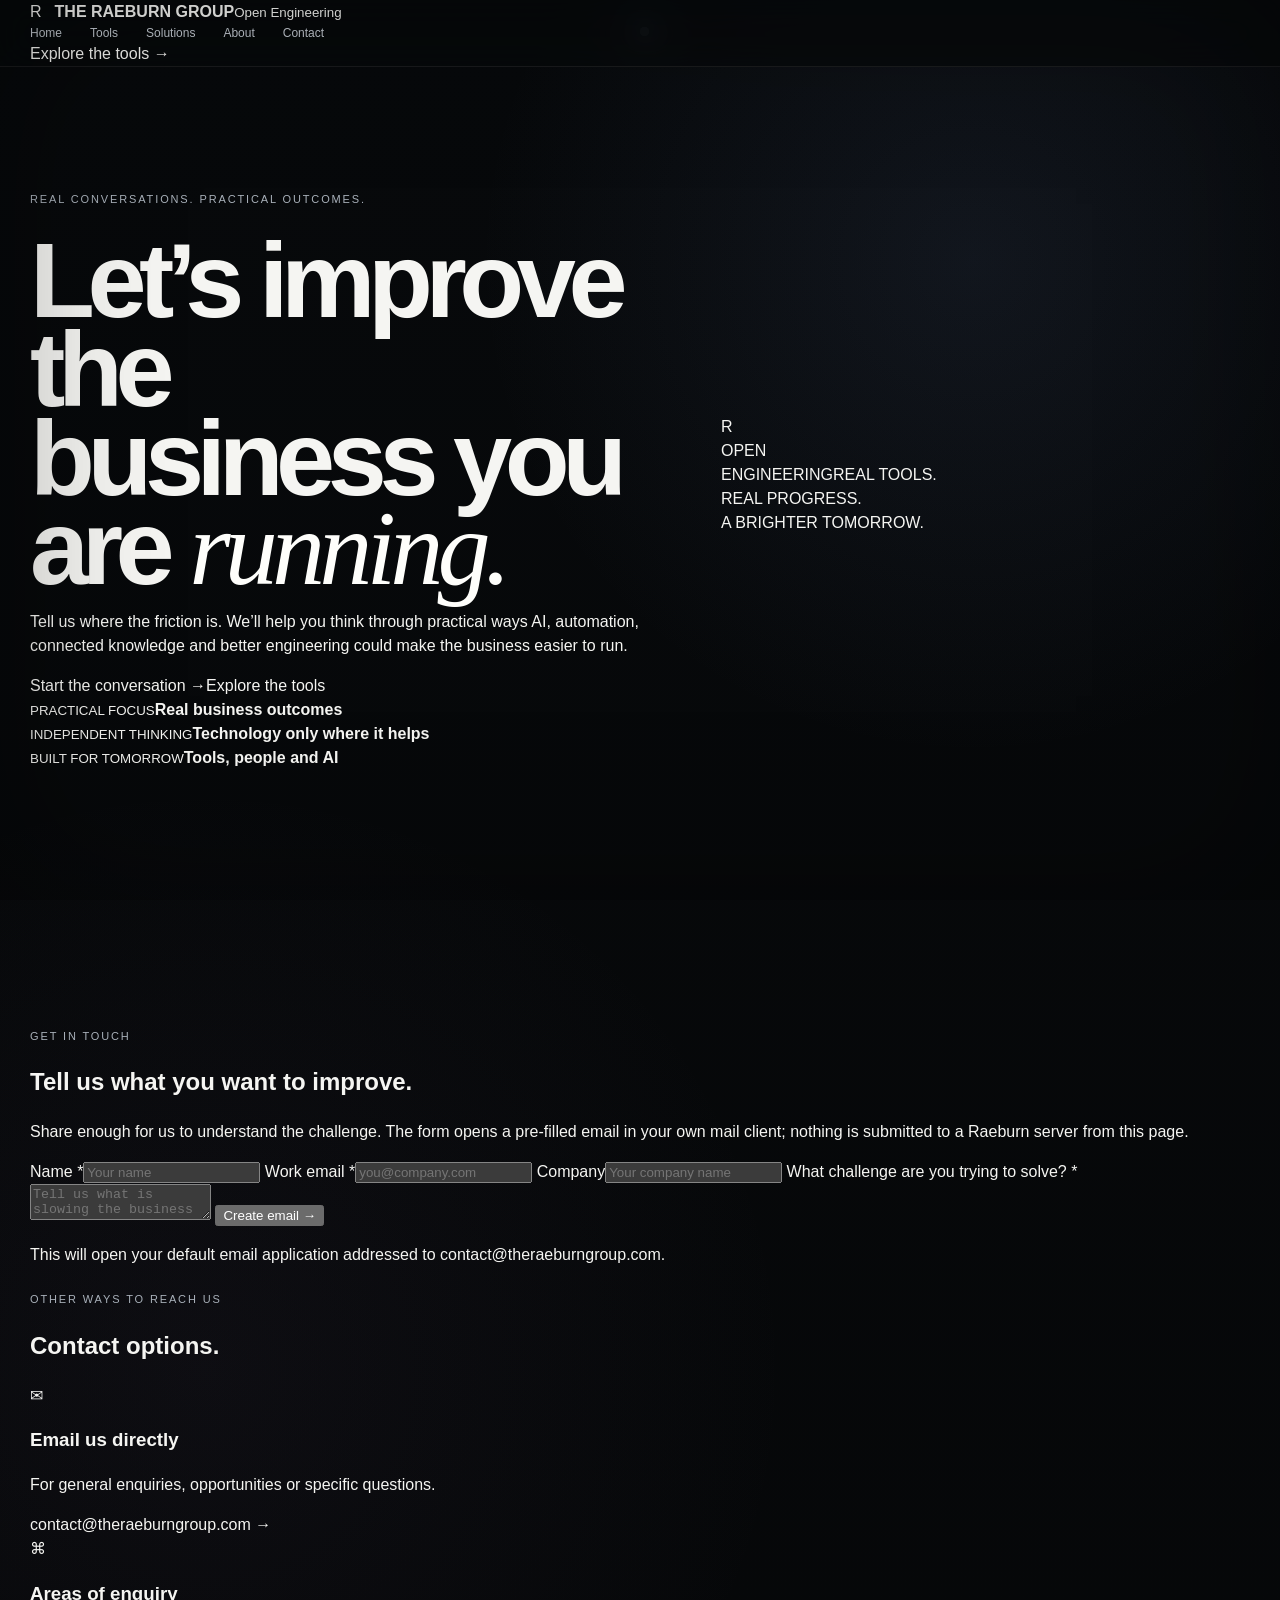
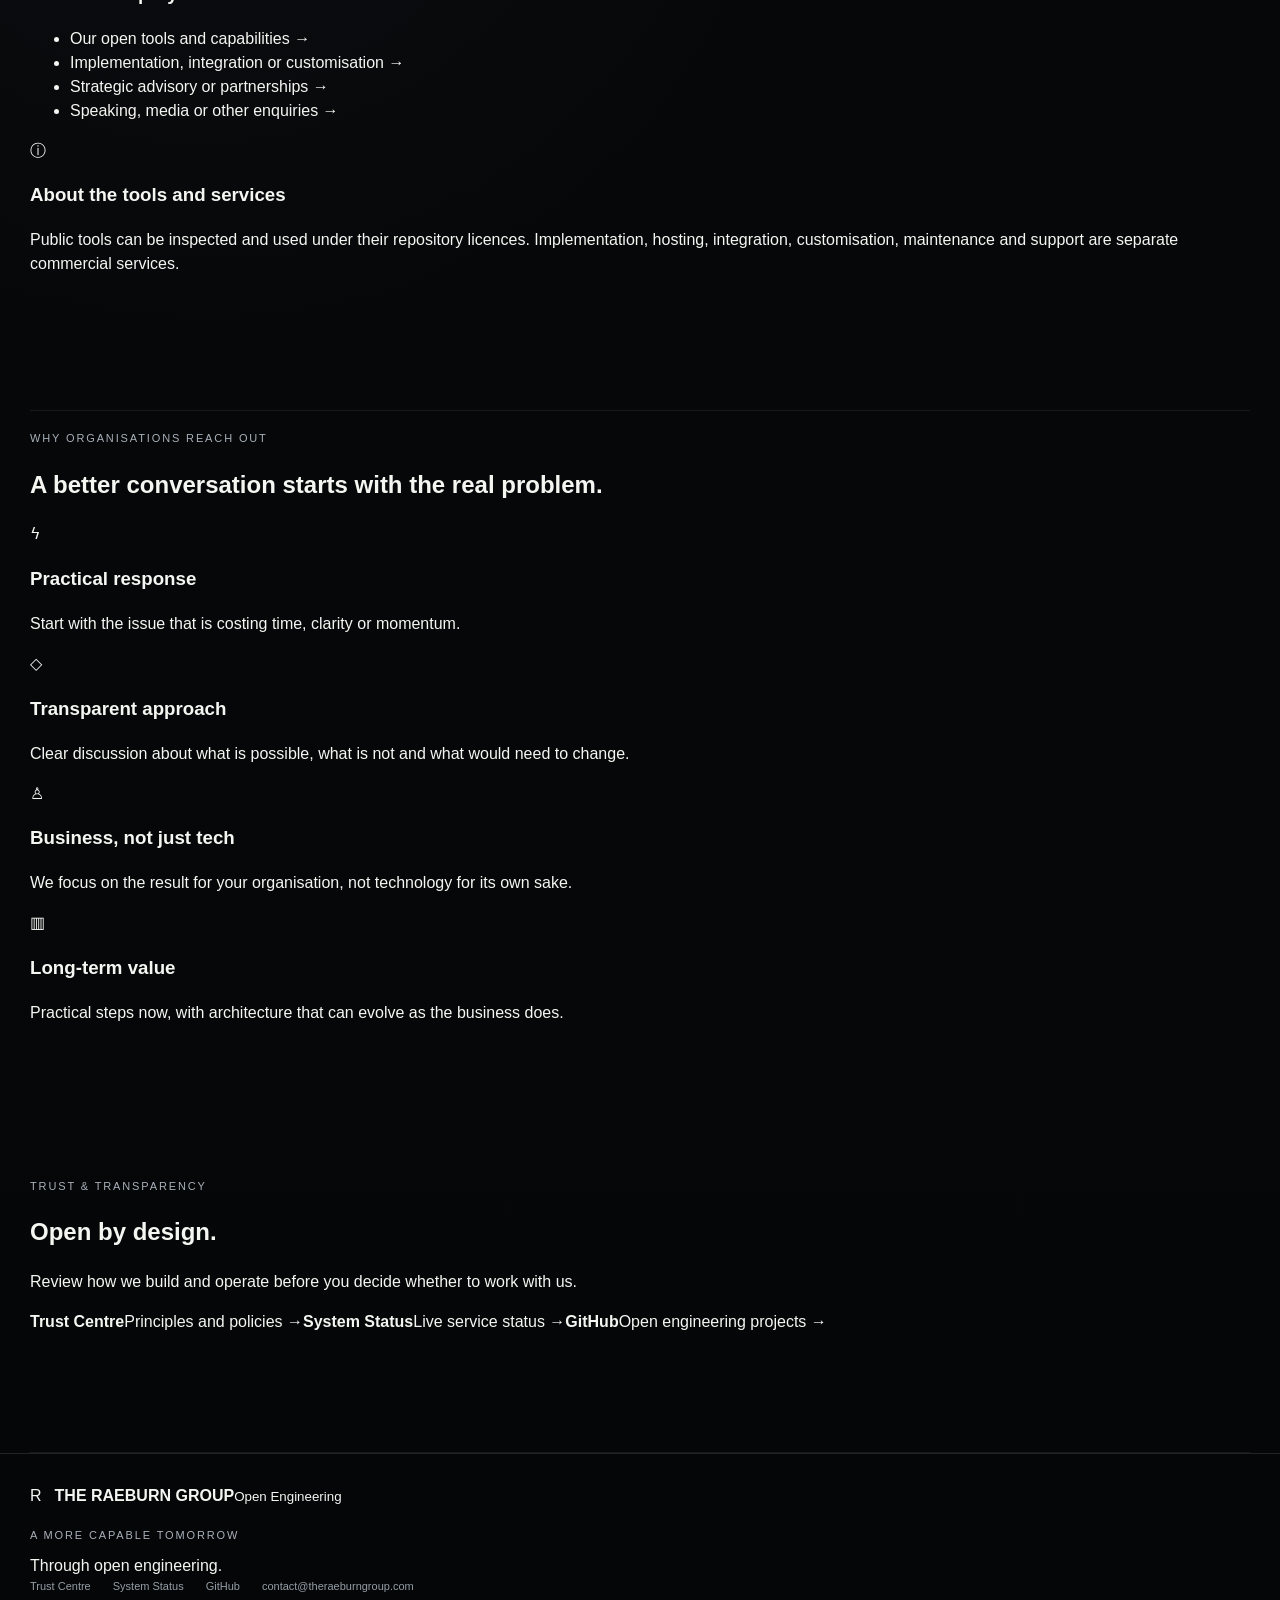
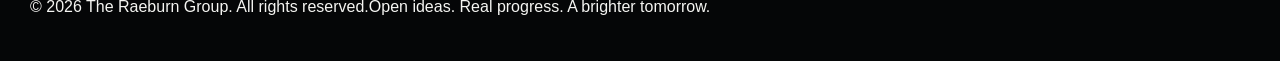
==== contact/index.html @ 022db990 "Add public-facing contact page" ====
<!doctype html>
<html lang="en-GB">
<head>
  <meta charset="utf-8"><meta name="viewport" content="width=device-width, initial-scale=1"><meta name="theme-color" content="#05070a"><meta name="color-scheme" content="dark">
  <title>Contact | The Raeburn Group Open Engineering</title>
  <meta name="description" content="Talk to The Raeburn Group about an engineering, automation, AI or knowledge challenge in the business you are running.">
  <link rel="canonical" href="https://the-raeburn-group.github.io/contact/"><link rel="icon" href="/favicon.svg" type="image/svg+xml"><link rel="stylesheet" href="/styles.css"><script src="/motion.js" defer></script><script src="/contact.js" defer></script>
</head>
<body data-page="contact">
<a class="skip-link" href="#main">Skip to content</a><div class="ambient" aria-hidden="true"></div>
<header class="site-header"><div class="shell nav-wrap"><a class="brand" href="/"><span class="brand-mark">R</span><span class="brand-text"><strong>THE RAEBURN GROUP</strong><small>Open Engineering</small></span></a><nav aria-label="Primary navigation"><a href="/">Home</a><a href="/tools/">Tools</a><a href="/solutions/">Solutions</a><a href="https://theraeburngroup.com">About</a><a class="active" href="/contact/">Contact</a></nav><a class="pill pill-outline" href="/tools/">Explore the tools →</a></div></header>
<main id="main">
<section class="hero shell hero-contact">
  <div class="hero-copy reveal"><p class="eyebrow">REAL CONVERSATIONS. PRACTICAL OUTCOMES.</p><h1>Let’s improve the<br>business you are <em>running.</em></h1><p class="hero-lede">Tell us where the friction is. We’ll help you think through practical ways AI, automation, connected knowledge and better engineering could make the business easier to run.</p><div class="hero-actions"><a class="pill pill-primary" href="#contact-form">Start the conversation →</a><a class="pill pill-dark" href="/tools/">Explore the tools</a></div><div class="hero-metrics"><div><small>PRACTICAL FOCUS</small><strong>Real business outcomes</strong></div><div><small>INDEPENDENT THINKING</small><strong>Technology only where it helps</strong></div><div><small>BUILT FOR TOMORROW</small><strong>Tools, people and AI</strong></div></div></div>
  <div class="hero-art reveal" aria-hidden="true"><div class="planetary compact"><div class="planet-glow"></div><div class="orbit o1"><i></i></div><div class="orbit o2"><i></i></div><div class="core-r">R</div><div class="world-arc"></div></div><div class="art-caption"><span>OPEN<br>ENGINEERING</span><span>REAL TOOLS.<br>REAL PROGRESS.<br>A BRIGHTER TOMORROW.</span></div></div>
</section>
<section class="section shell contact-layout" id="contact-form">
  <div class="contact-main reveal"><p class="section-kicker">GET IN TOUCH</p><h2>Tell us what you want to improve.</h2><p class="section-intro">Share enough for us to understand the challenge. The form opens a pre-filled email in your own mail client; nothing is submitted to a Raeburn server from this page.</p>
    <form class="contact-form" id="mail-form">
      <label>Name <span>*</span><input required name="name" autocomplete="name" placeholder="Your name"></label>
      <label>Work email <span>*</span><input required type="email" name="email" autocomplete="email" placeholder="you@company.com"></label>
      <label>Company<input name="company" autocomplete="organization" placeholder="Your company name"></label>
      <label>What challenge are you trying to solve? <span>*</span><textarea required name="challenge" maxlength="1200" placeholder="Tell us what is slowing the business down, what you want to improve, or what you are trying to make possible..."></textarea></label>
      <button class="pill pill-primary form-submit" type="submit">Create email →</button><p class="form-note">This will open your default email application addressed to contact@theraeburngroup.com.</p>
    </form>
  </div>
  <aside class="contact-side reveal"><p class="section-kicker">OTHER WAYS TO REACH US</p><h2>Contact options.</h2><div class="info-card"><span class="info-icon">✉</span><div><h3>Email us directly</h3><p>For general enquiries, opportunities or specific questions.</p><a href="mailto:contact@theraeburngroup.com">contact@theraeburngroup.com →</a></div></div><div class="info-card"><span class="info-icon">⌘</span><div><h3>Areas of enquiry</h3><ul class="plain-list"><li><a href="/tools/">Our open tools and capabilities →</a></li><li><a href="mailto:contact@theraeburngroup.com?subject=Implementation%20enquiry">Implementation, integration or customisation →</a></li><li><a href="mailto:contact@theraeburngroup.com?subject=Strategic%20advisory%20enquiry">Strategic advisory or partnerships →</a></li><li><a href="mailto:contact@theraeburngroup.com?subject=Speaking%20or%20media%20enquiry">Speaking, media or other enquiries →</a></li></ul></div></div><div class="info-card"><span class="info-icon">ⓘ</span><div><h3>About the tools and services</h3><p>Public tools can be inspected and used under their repository licences. Implementation, hosting, integration, customisation, maintenance and support are separate commercial services.</p></div></div></aside>
</section>
<section class="ridge-section compact-ridge reveal"><div class="ridge"></div><div class="shell"><p class="section-kicker centre">WHY ORGANISATIONS REACH OUT</p><h2 class="centre-title">A better conversation starts with the real problem.</h2><div class="four-up values"><article><span>ϟ</span><h3>Practical response</h3><p>Start with the issue that is costing time, clarity or momentum.</p></article><article><span>◇</span><h3>Transparent approach</h3><p>Clear discussion about what is possible, what is not and what would need to change.</p></article><article><span>♙</span><h3>Business, not just tech</h3><p>We focus on the result for your organisation, not technology for its own sake.</p></article><article><span>▥</span><h3>Long-term value</h3><p>Practical steps now, with architecture that can evolve as the business does.</p></article></div></div></section>
<section class="section shell reveal"><div class="split-heading"><div><p class="section-kicker">TRUST & TRANSPARENCY</p><h2>Open by design.</h2><p>Review how we build and operate before you decide whether to work with us.</p></div><div class="trust-card-row"><a class="mini-card" href="https://trust.theraeburngroup.com"><strong>Trust Centre</strong><span>Principles and policies →</span></a><a class="mini-card" href="https://status.theraeburngroup.com"><strong>System Status</strong><span>Live service status →</span></a><a class="mini-card" href="https://github.com/The-Raeburn-Group"><strong>GitHub</strong><span>Open engineering projects →</span></a></div></div></section>
</main>
<footer class="site-footer"><div class="shell footer-grid"><a class="brand" href="/"><span class="brand-mark">R</span><span class="brand-text"><strong>THE RAEBURN GROUP</strong><small>Open Engineering</small></span></a><div><p class="section-kicker">A MORE CAPABLE TOMORROW</p><span>Through open engineering.</span></div><div class="footer-links"><a href="https://trust.theraeburngroup.com">Trust Centre</a><a href="https://status.theraeburngroup.com">System Status</a><a href="https://github.com/The-Raeburn-Group">GitHub</a><a href="mailto:contact@theraeburngroup.com">contact@theraeburngroup.com</a></div></div><div class="shell legal"><span>© 2026 The Raeburn Group. All rights reserved.</span><span>Open ideas. Real progress. A brighter tomorrow.</span></div></footer>
</body></html>
---- styles.css ----
:root{
  --bg:#07090B;
  --bg-2:#050607;
  --panel:#0B0E11;
  --panel-2:#0E1216;
  --text:#F5F5F2;
  --paper:#FEFEFB;
  --ink:#101214;
  --muted:#9EA6AF;
  --muted-2:#747D87;
  --line:rgba(255,255,255,.12);
  --line-strong:rgba(255,255,255,.22);
  --blue:#C8DAFF;
  --violet:#D5C7FF;
  --mint:#C6F3E2;
  --mx:70vw;
  --my:18vh;
}

*{box-sizing:border-box}
html{scroll-behavior:smooth;background:var(--bg)}
body{
  margin:0;
  min-height:100vh;
  color:var(--text);
  background:
    radial-gradient(circle at 76% 8%,rgba(112,139,196,.10),transparent 31rem),
    radial-gradient(circle at 16% 42%,rgba(146,114,173,.055),transparent 37rem),
    linear-gradient(180deg,#07090B 0%,#050607 100%);
  font-family:Inter,ui-sans-serif,-apple-system,BlinkMacSystemFont,"Segoe UI",sans-serif;
  line-height:1.5;
  overflow-x:hidden;
}
body::after{
  content:"";
  position:fixed;
  inset:0;
  pointer-events:none;
  z-index:90;
  box-shadow:inset 0 0 170px rgba(0,0,0,.34);
}
a{color:inherit;text-decoration:none}
a:focus-visible,.button:focus-visible{outline:2px solid var(--paper);outline-offset:5px}
::selection{background:var(--paper);color:#111}

.skip-link{position:absolute;left:-9999px;top:12px;background:var(--paper);color:#111;padding:10px 14px;border-radius:100px;z-index:200}.skip-link:focus{left:12px}
.page-glow{position:fixed;inset:0;pointer-events:none;z-index:-1;background:radial-gradient(560px circle at var(--mx) var(--my),rgba(169,197,255,.065),transparent 69%)}
.grain{position:fixed;inset:0;pointer-events:none;z-index:100;opacity:.11;background-image:radial-gradient(circle at 20% 30%,rgba(255,255,255,.3) 0 .45px,transparent .5px),radial-gradient(circle at 70% 60%,rgba(255,255,255,.22) 0 .4px,transparent .45px);background-size:7px 7px,9px 9px;mix-blend-mode:soft-light}

.shell{width:min(1220px,calc(100% - 56px));margin-inline:auto}
.site-header{position:sticky;top:0;z-index:50;border-bottom:1px solid rgba(255,255,255,.075);background:rgba(7,9,11,.78);backdrop-filter:blur(22px) saturate(125%)}
.header-inner{min-height:76px;display:grid;grid-template-columns:1fr auto 1fr;align-items:center;gap:24px}
.brand{display:flex;align-items:center;gap:13px;width:max-content}.mark{width:40px;height:40px;border:1px solid rgba(255,255,255,.75);border-radius:50%;display:grid;place-items:center;font-size:21px;font-weight:700;letter-spacing:-.06em}.brand-copy{display:flex;flex-direction:column;line-height:1.12}.brand-copy strong{font-size:13px}.brand-copy span{font-size:11px;color:var(--muted);margin-top:3px}
nav{display:flex;align-items:center;gap:28px;color:#C2C8CF;font-size:12px}nav a{position:relative}nav a::after{content:"";position:absolute;left:0;right:100%;bottom:-7px;height:1px;background:#fff;transition:right .2s ease}nav a:hover::after{right:0}.header-link{justify-self:end;font-size:12px;border:1px solid var(--line);border-radius:999px;padding:10px 14px;transition:.2s ease}.header-link:hover{background:#fff;color:#111;border-color:#fff}

.hero{min-height:calc(100vh - 76px);display:grid;grid-template-columns:1.08fr .92fr;gap:70px;align-items:center;padding:88px 0 96px}
.hero-copy{max-width:760px}.eyebrow,.section-kicker{font-size:11px;letter-spacing:.17em;color:#A9B1BA;text-transform:uppercase}.eyebrow{display:flex;align-items:center;gap:10px;margin-bottom:28px}.pulse-dot{width:7px;height:7px;border-radius:50%;background:var(--mint);box-shadow:0 0 0 0 rgba(198,243,226,.35);animation:pulse 2.4s ease-out infinite}
.hero h1{margin:0;font-size:clamp(66px,8.3vw,126px);line-height:.84;letter-spacing:-.07em;font-weight:575}.hero h1 em{font-family:Georgia,"Times New Roman",serif;font-weight:400;color:var(--paper);letter-spacing:-.055em}.lede{max-width:710px;margin:34px 0 0;color:#B6BEC6;font-size:clamp(18px,1.65vw,23px);line-height:1.45;letter-spacing:-.01em}.actions{display:flex;gap:12px;flex-wrap:wrap;margin-top:38px}.button{display:inline-flex;align-items:center;gap:14px;padding:13px 18px;border:1px solid var(--line);border-radius:999px;font-size:13px;transition:.22s ease}.button.primary{background:var(--paper);color:var(--ink);border-color:var(--paper)}.button.primary:hover{transform:translateY(-2px);box-shadow:0 16px 42px rgba(255,255,255,.10)}.button.ghost:hover{background:rgba(255,255,255,.055);border-color:var(--line-strong)}.button.large{padding:16px 22px;font-size:14px}
.hero-proof{display:flex;align-items:center;gap:14px;flex-wrap:wrap;margin-top:40px;color:#78818B;font-size:11px;letter-spacing:.04em;text-transform:uppercase}.hero-proof i{width:3px;height:3px;border-radius:50%;background:#67707A}

.hero-visual{display:grid;place-items:center;min-height:580px}.signal-stage{position:relative;width:min(510px,42vw);aspect-ratio:1;border-radius:50%;display:grid;place-items:center;background:radial-gradient(circle at center,rgba(255,255,255,.04),transparent 48%)}.signal-stage::before{content:"";position:absolute;inset:10%;border:1px solid rgba(255,255,255,.05);border-radius:50%;box-shadow:0 0 120px rgba(172,197,255,.065)}.signal-halo{position:absolute;border:1px solid rgba(255,255,255,.10);border-radius:50%}.halo-a{inset:4%}.halo-b{inset:19%;border-style:dashed;animation:spin 34s linear infinite}.halo-c{inset:34%;border-color:rgba(198,243,226,.18);animation:spin-reverse 24s linear infinite}.core-mark{position:relative;z-index:4;width:104px;height:104px;border-radius:50%;display:grid;place-items:center;background:var(--paper);color:#111;font-size:52px;font-weight:720;letter-spacing:-.08em;box-shadow:0 0 0 16px rgba(255,255,255,.025),0 24px 70px rgba(0,0,0,.45)}
.orbit{position:absolute;inset:0;animation:spin 23s linear infinite}.orbit::before{content:"";position:absolute;width:9px;height:9px;border-radius:50%;background:var(--blue);left:50%;top:3%;box-shadow:0 0 18px rgba(200,218,255,.8)}.orbit span{position:absolute;left:50%;top:-2%;transform:translate(-50%,-140%);font-size:9px;letter-spacing:.16em;color:#94A0AD}.orbit-two{inset:17%;animation-duration:17s;animation-direction:reverse}.orbit-two::before{background:var(--violet);top:8%;left:81%}.orbit-two span{left:89%;top:5%}.orbit-three{inset:31%;animation-duration:13s}.orbit-three::before{background:var(--mint);left:5%;top:63%}.orbit-three span{left:-14%;top:66%}.signal-caption{position:absolute;bottom:7%;font-size:9px;letter-spacing:.28em;color:#616A74}

.statement-band{overflow:hidden;border-block:1px solid rgba(255,255,255,.09);background:rgba(255,255,255,.014)}.statement-track{width:max-content;display:flex;gap:32px;align-items:center;padding:16px 0;color:#6F7882;font-size:10px;letter-spacing:.19em;animation:marquee 34s linear infinite}.statement-track b{color:#434A52;font-size:8px}

.section{padding:118px 0;border-bottom:1px solid rgba(255,255,255,.075)}.section-head{display:grid;grid-template-columns:210px 1fr;gap:32px;align-items:start;margin-bottom:58px}.section-kicker{padding-top:8px}.section-head h2,.build-intro h2,.trust-panel h2,.support h2{margin:0;font-size:clamp(42px,5.3vw,76px);line-height:.98;letter-spacing:-.055em;font-weight:570}.section-head p{max-width:760px;margin:22px 0 0;color:var(--muted);font-size:17px;line-height:1.55}

.tool-grid{display:grid;grid-template-columns:repeat(2,1fr);gap:14px}.tool-card{position:relative;overflow:hidden;min-height:420px;padding:30px;border:1px solid var(--line);border-radius:24px;background:linear-gradient(150deg,rgba(255,255,255,.04),rgba(255,255,255,.01));display:flex;flex-direction:column;transition:border-color .25s ease,background .25s ease,transform .12s ease}.tool-card::before{content:"";position:absolute;width:320px;height:320px;border-radius:50%;left:calc(var(--cx,50%) - 160px);top:calc(var(--cy,50%) - 160px);background:radial-gradient(circle,rgba(200,218,255,.085),transparent 67%);opacity:0;transition:opacity .2s ease;pointer-events:none}.tool-card:hover::before{opacity:1}.tool-card:hover{border-color:rgba(255,255,255,.23);background:linear-gradient(150deg,rgba(255,255,255,.06),rgba(255,255,255,.014))}.tool-card-featured{background:linear-gradient(145deg,rgba(200,218,255,.085),rgba(255,255,255,.012))}.tool-card-wide{grid-column:1/-1;min-height:300px}.tool-top{display:flex;justify-content:space-between;gap:20px;position:relative;z-index:2}.tool-index{color:#66707A;font-size:11px}.tool-tag{font-size:10px;letter-spacing:.15em;color:#9EA8B2}.tool-icon{margin-top:58px;font-size:44px;line-height:1;color:#DCE6F7;position:relative;z-index:2}.tool-card h3{position:relative;z-index:2;margin:18px 0 14px;font-size:clamp(27px,3vw,40px);line-height:1.03;letter-spacing:-.045em}.tool-card p{position:relative;z-index:2;max-width:570px;margin:0;color:var(--muted);font-size:15px}.tool-actions{position:relative;z-index:2;margin-top:auto;padding-top:38px;display:flex;gap:18px;flex-wrap:wrap}.tool-actions a{font-size:12px;border-bottom:1px solid rgba(255,255,255,.28);padding-bottom:3px}.tool-actions a:hover{border-color:#fff}.tool-actions .download{color:#8F99A4}.wide-copy{display:grid;grid-template-columns:.8fr 1.2fr;gap:70px;align-items:end}.wide-copy .tool-icon{margin-top:44px}.wide-copy p{padding-bottom:7px}

.light-section{position:relative;overflow:hidden;background:radial-gradient(circle at 18% 12%,rgba(200,218,255,.06),transparent 30rem),radial-gradient(circle at 82% 78%,rgba(213,199,255,.045),transparent 28rem),linear-gradient(180deg,#090C0F 0%,#07090B 100%);color:var(--text);padding:126px 0;border-block:1px solid rgba(255,255,255,.075)}.light-section::before{content:"";position:absolute;inset:0;pointer-events:none;background:linear-gradient(90deg,transparent 0%,rgba(255,255,255,.018) 50%,transparent 100%);opacity:.45}.build-layout{position:relative;z-index:1;display:grid;grid-template-columns:1fr 1fr;gap:90px}.section-kicker.dark{color:#8D97A2}.build-intro h2{max-width:620px}.build-lede{font-family:Georgia,"Times New Roman",serif;color:#F2F2EE;font-size:clamp(25px,2.8vw,40px);line-height:1.15;letter-spacing:-.035em;margin:0 0 48px}.build-steps{border-top:1px solid rgba(255,255,255,.14)}.build-steps>div{display:grid;grid-template-columns:50px 180px 1fr;gap:18px;padding:22px 0;border-bottom:1px solid rgba(255,255,255,.11);align-items:start}.build-steps span{font-size:10px;color:#747E88;padding-top:4px}.build-steps strong{font-size:14px;color:#F5F5F2}.build-steps p{margin:0;color:#99A2AC;font-size:13px;line-height:1.5}

.standards-section{padding-top:132px}.standards-grid{display:grid;grid-template-columns:repeat(4,1fr);border-top:1px solid var(--line);border-left:1px solid var(--line)}.standards-grid>div{min-height:280px;padding:28px;border-right:1px solid var(--line);border-bottom:1px solid var(--line);background:rgba(255,255,255,.008)}.standards-grid span{font-size:10px;color:#606A73}.standards-grid h3{font-size:23px;margin:70px 0 12px;letter-spacing:-.03em}.standards-grid p{font-size:13px;color:var(--muted);margin:0;line-height:1.55}

.big-phrase{padding:150px 0 160px}.big-phrase p{max-width:1120px;margin:0;font-size:clamp(54px,7.3vw,108px);line-height:.98;letter-spacing:-.065em;color:#D8DDE2}.big-phrase em{font-family:Georgia,"Times New Roman",serif;color:#fff;font-weight:400}

.trust-section{padding-top:0}.trust-panel{border:1px solid var(--line);border-radius:28px;padding:48px;display:grid;grid-template-columns:1fr 1fr;gap:70px;background:linear-gradient(145deg,rgba(255,255,255,.04),rgba(255,255,255,.008))}.trust-panel h2{font-size:clamp(38px,4.7vw,66px);margin-top:20px}.trust-copy>p{color:var(--muted);font-size:15px;margin:0 0 34px;max-width:580px}.trust-links{border-top:1px solid var(--line)}.trust-links a{display:flex;justify-content:space-between;align-items:center;padding:18px 0;border-bottom:1px solid var(--line);font-size:13px}.trust-links a b{font-weight:400;color:#818B95}.trust-links a:hover b{color:#fff}

.support{padding:138px 0 150px;display:grid;grid-template-columns:1fr auto;gap:70px;align-items:end}.support h2{margin-top:22px;max-width:900px}.support p{max-width:760px;color:var(--muted);font-size:15px;margin:24px 0 0}

footer{border-top:1px solid var(--line);padding:30px 0 42px;background:#050607}.footer-inner{display:grid;grid-template-columns:1fr auto 1fr;align-items:center;gap:30px}.footer-brand{display:flex;align-items:center;gap:12px}.mark.small{width:34px;height:34px;font-size:18px}.footer-brand>div{display:flex;flex-direction:column;line-height:1.1}.footer-brand strong{font-size:11px}.footer-brand span{font-size:10px;color:#77818B;margin-top:3px}.footer-links{display:flex;gap:22px;font-size:11px;color:#959EA7}.footer-links a:hover{color:#fff}.copyright{justify-self:end;font-size:10px;color:#69727B}

[data-reveal]{opacity:0;transform:translateY(22px);transition:opacity .7s cubic-bezier(.2,.7,.2,1),transform .7s cubic-bezier(.2,.7,.2,1)}[data-reveal].is-visible{opacity:1;transform:none}

@keyframes pulse{0%{box-shadow:0 0 0 0 rgba(198,243,226,.38)}70%{box-shadow:0 0 0 10px rgba(198,243,226,0)}100%{box-shadow:0 0 0 0 rgba(198,243,226,0)}}
@keyframes spin{to{transform:rotate(360deg)}}
@keyframes spin-reverse{to{transform:rotate(-360deg)}}
@keyframes marquee{to{transform:translateX(-50%)}}

@media(max-width:1000px){
  .header-inner{grid-template-columns:1fr auto}nav{display:none}.header-link{display:block}
  .hero{grid-template-columns:1fr;min-height:auto;padding-top:100px}.hero-visual{min-height:460px}.signal-stage{width:min(500px,82vw)}
  .section-head{grid-template-columns:1fr;gap:16px}.section-kicker{padding-top:0}
  .build-layout,.trust-panel{grid-template-columns:1fr}.build-layout{gap:60px}.standards-grid{grid-template-columns:repeat(2,1fr)}
  .support{grid-template-columns:1fr;align-items:start}.support .button{justify-self:start}
}

@media(max-width:720px){
  .shell{width:min(100% - 28px,1220px)}.site-header{background:rgba(7,9,11,.92)}.header-inner{min-height:68px}.brand-copy strong{font-size:12px}.brand-copy span{font-size:10px}.header-link{font-size:11px;padding:8px 11px}
  .hero{padding:82px 0 76px;gap:38px}.hero h1{font-size:clamp(55px,18vw,84px)}.lede{font-size:17px}.hero-proof{gap:9px}.hero-proof i{display:none}.hero-proof span{width:100%}
  .hero-visual{min-height:390px}.signal-stage{width:min(390px,92vw)}.core-mark{width:82px;height:82px;font-size:42px}.signal-caption{bottom:4%}.orbit span{font-size:8px}
  .section{padding:84px 0}.section-head{margin-bottom:38px}.section-head h2,.build-intro h2,.support h2{font-size:clamp(40px,12vw,60px)}.section-head p{font-size:15px}
  .tool-grid{grid-template-columns:1fr}.tool-card-wide{grid-column:auto}.tool-card{min-height:390px;padding:24px;border-radius:20px}.wide-copy{grid-template-columns:1fr;gap:10px}.wide-copy p{padding-bottom:0}.tool-icon{margin-top:48px}
  .light-section{padding:88px 0}.build-layout{gap:48px}.build-steps>div{grid-template-columns:36px 1fr;gap:12px}.build-steps p{grid-column:2}.standards-grid{grid-template-columns:1fr}.standards-grid>div{min-height:220px}.standards-grid h3{margin-top:48px}
  .big-phrase{padding:105px 0 115px}.big-phrase p{font-size:clamp(48px,14vw,72px)}
  .trust-panel{padding:28px;border-radius:20px;gap:42px}.support{padding:94px 0 110px}
  .footer-inner{grid-template-columns:1fr;justify-items:start}.footer-links{order:2}.copyright{justify-self:start;order:3}
}

@media(prefers-reduced-motion:reduce){html{scroll-behavior:auto}*,*::before,*::after{animation:none!important;transition:none!important}[data-reveal]{opacity:1;transform:none}.statement-track{transform:none}.page-glow{display:none}}
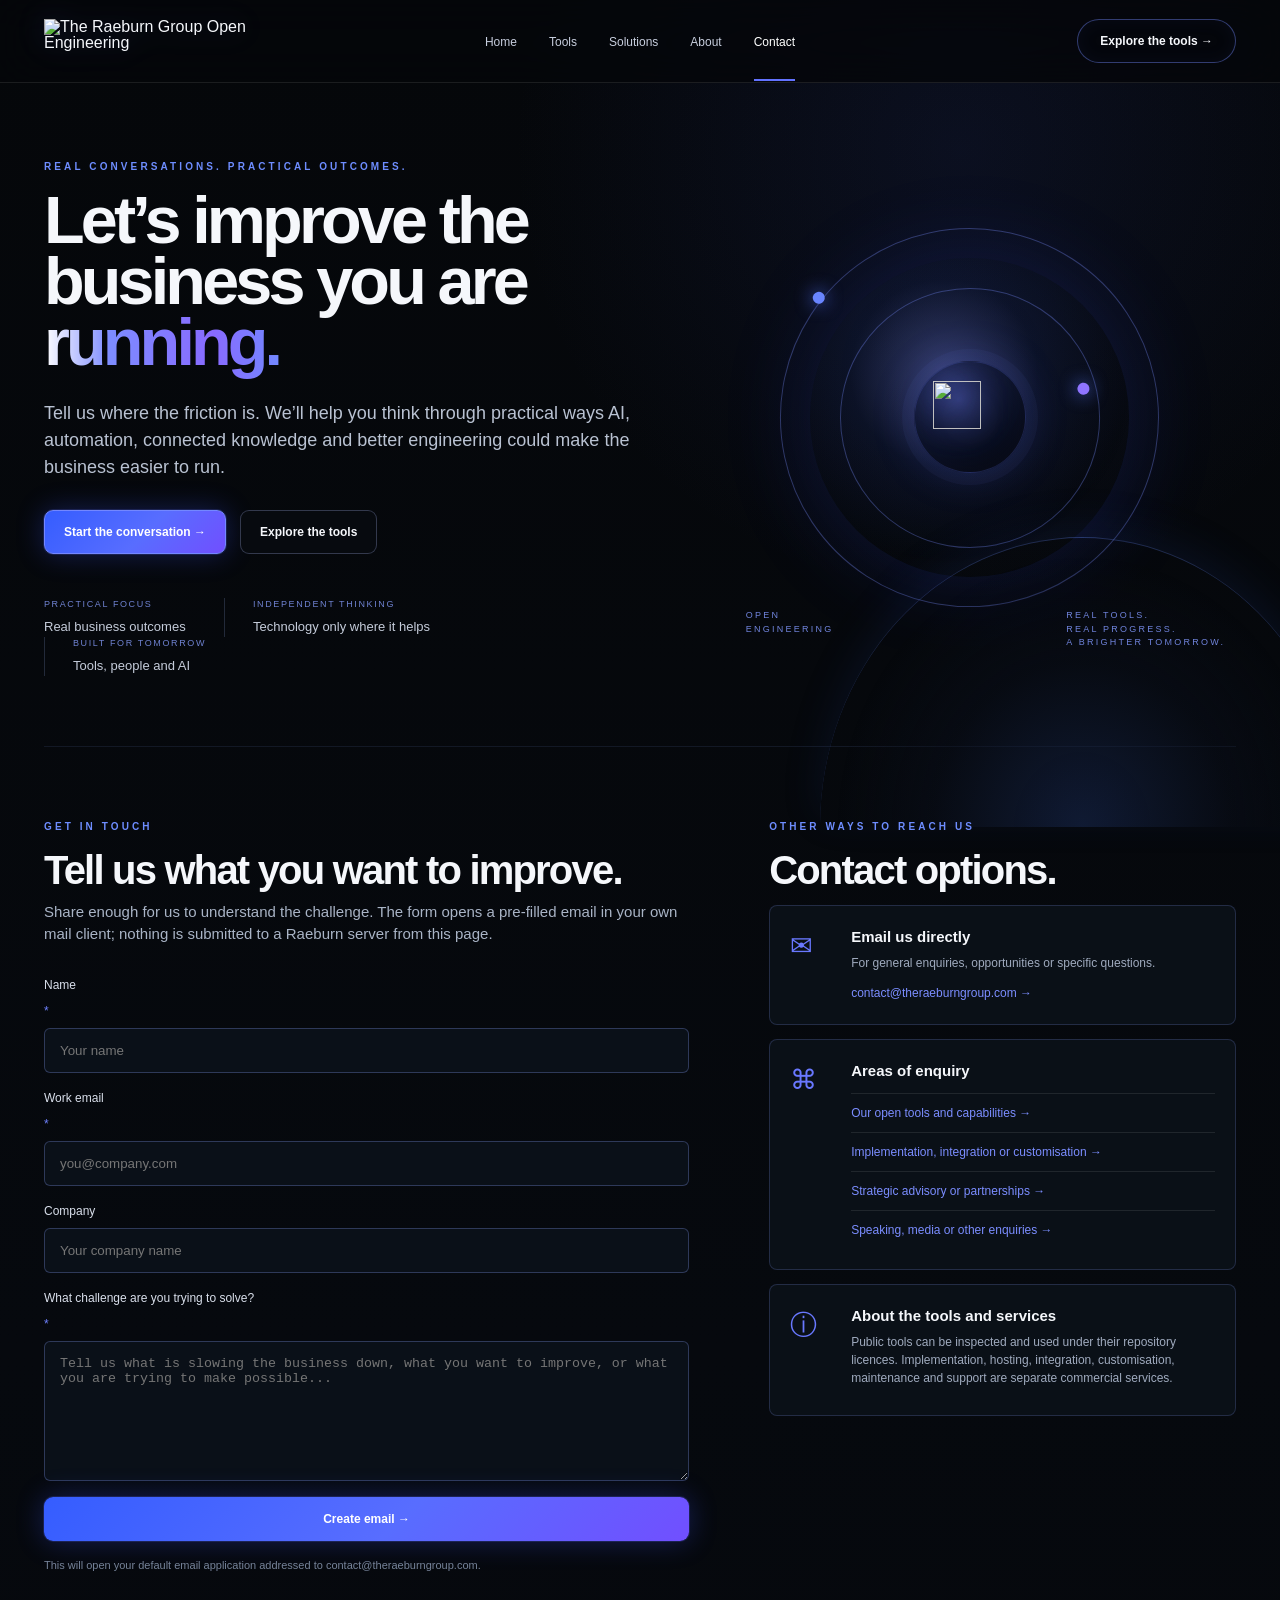
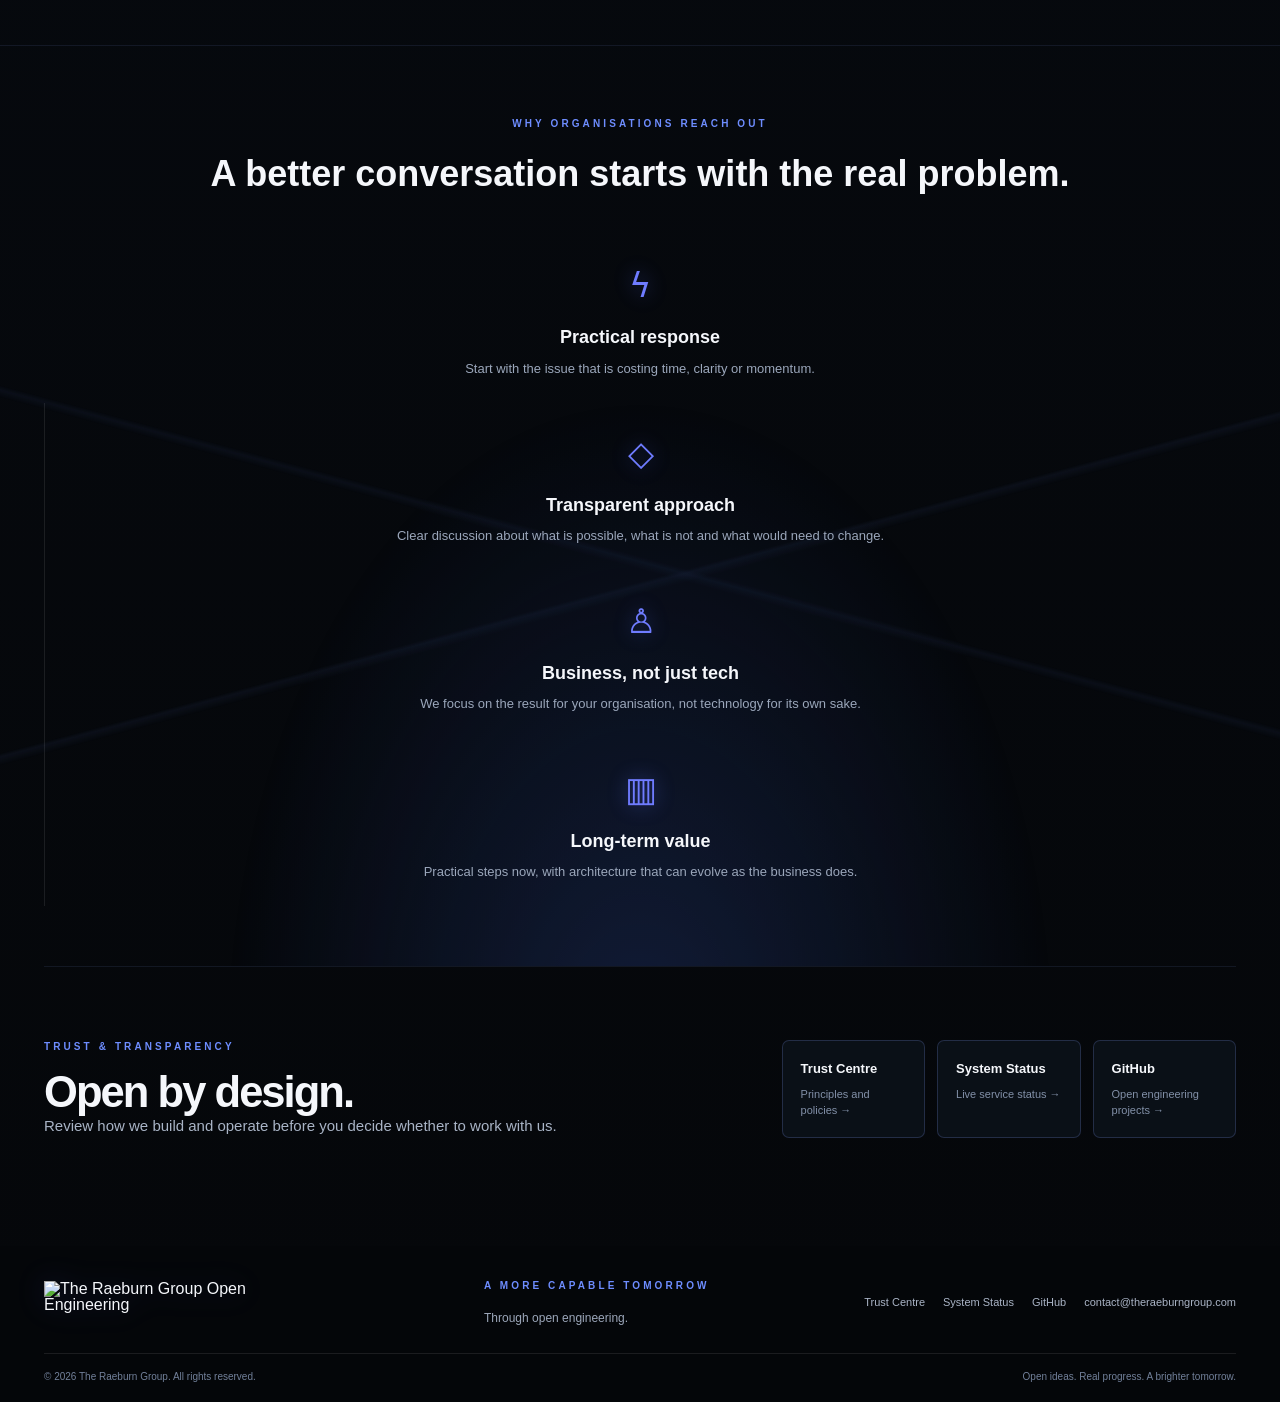
==== commit 1500ac2f: "Use canonical Cloudinary branding on contact page" ====
--- a/contact/index.html
+++ b/contact/index.html
@@ -4,15 +4,15 @@
   <meta charset="utf-8"><meta name="viewport" content="width=device-width, initial-scale=1"><meta name="theme-color" content="#05070a"><meta name="color-scheme" content="dark">
   <title>Contact | The Raeburn Group Open Engineering</title>
   <meta name="description" content="Talk to The Raeburn Group about an engineering, automation, AI or knowledge challenge in the business you are running.">
-  <link rel="canonical" href="https://the-raeburn-group.github.io/contact/"><link rel="icon" href="/favicon.svg" type="image/svg+xml"><link rel="stylesheet" href="/styles.css"><script src="/motion.js" defer></script><script src="/contact.js" defer></script>
+  <link rel="canonical" href="https://the-raeburn-group.github.io/contact/"><link rel="icon" type="image/png" href="https://res.cloudinary.com/u7dpgaxh/image/upload/c_fit,h_128,w_128/f_png/q_auto/v1789042831/R.png"><link rel="apple-touch-icon" href="https://res.cloudinary.com/u7dpgaxh/image/upload/v1789042831/R.png"><link rel="stylesheet" href="/styles.css?v=20260910-7"><link rel="stylesheet" href="/brand-assets.css?v=20260910-7"><script src="/motion.js?v=20260910-7" defer></script><script src="/contact.js" defer></script>
 </head>
 <body data-page="contact">
 <a class="skip-link" href="#main">Skip to content</a><div class="ambient" aria-hidden="true"></div>
-<header class="site-header"><div class="shell nav-wrap"><a class="brand" href="/"><span class="brand-mark">R</span><span class="brand-text"><strong>THE RAEBURN GROUP</strong><small>Open Engineering</small></span></a><nav aria-label="Primary navigation"><a href="/">Home</a><a href="/tools/">Tools</a><a href="/solutions/">Solutions</a><a href="https://theraeburngroup.com">About</a><a class="active" href="/contact/">Contact</a></nav><a class="pill pill-outline" href="/tools/">Explore the tools →</a></div></header>
+<header class="site-header"><div class="shell nav-wrap"><a class="brand site-brand" href="/" aria-label="The Raeburn Group Open Engineering home"><img class="site-logo-image" src="https://res.cloudinary.com/u7dpgaxh/image/upload/c_limit,w_640/f_auto/q_auto/v1789042920/1raeburn_engineering_logo.png" alt="The Raeburn Group Open Engineering"></a><nav aria-label="Primary navigation"><a href="/">Home</a><a href="/tools/">Tools</a><a href="/solutions/">Solutions</a><a href="https://theraeburngroup.com">About</a><a class="active" href="/contact/">Contact</a></nav><a class="pill pill-outline" href="/tools/">Explore the tools →</a></div></header>
 <main id="main">
 <section class="hero shell hero-contact">
   <div class="hero-copy reveal"><p class="eyebrow">REAL CONVERSATIONS. PRACTICAL OUTCOMES.</p><h1>Let’s improve the<br>business you are <em>running.</em></h1><p class="hero-lede">Tell us where the friction is. We’ll help you think through practical ways AI, automation, connected knowledge and better engineering could make the business easier to run.</p><div class="hero-actions"><a class="pill pill-primary" href="#contact-form">Start the conversation →</a><a class="pill pill-dark" href="/tools/">Explore the tools</a></div><div class="hero-metrics"><div><small>PRACTICAL FOCUS</small><strong>Real business outcomes</strong></div><div><small>INDEPENDENT THINKING</small><strong>Technology only where it helps</strong></div><div><small>BUILT FOR TOMORROW</small><strong>Tools, people and AI</strong></div></div></div>
-  <div class="hero-art reveal" aria-hidden="true"><div class="planetary compact"><div class="planet-glow"></div><div class="orbit o1"><i></i></div><div class="orbit o2"><i></i></div><div class="core-r">R</div><div class="world-arc"></div></div><div class="art-caption"><span>OPEN<br>ENGINEERING</span><span>REAL TOOLS.<br>REAL PROGRESS.<br>A BRIGHTER TOMORROW.</span></div></div>
+  <div class="hero-art reveal" aria-hidden="true"><div class="planetary compact"><div class="planet-glow"></div><div class="orbit o1"><i></i></div><div class="orbit o2"><i></i></div><div class="core-r brand-r-core"><img class="brand-r-image" src="https://res.cloudinary.com/u7dpgaxh/image/upload/v1789042831/R.png" alt=""></div><div class="world-arc"></div></div><div class="art-caption"><span>OPEN<br>ENGINEERING</span><span>REAL TOOLS.<br>REAL PROGRESS.<br>A BRIGHTER TOMORROW.</span></div></div>
 </section>
 <section class="section shell contact-layout" id="contact-form">
   <div class="contact-main reveal"><p class="section-kicker">GET IN TOUCH</p><h2>Tell us what you want to improve.</h2><p class="section-intro">Share enough for us to understand the challenge. The form opens a pre-filled email in your own mail client; nothing is submitted to a Raeburn server from this page.</p>
@@ -29,5 +29,5 @@
 <section class="ridge-section compact-ridge reveal"><div class="ridge"></div><div class="shell"><p class="section-kicker centre">WHY ORGANISATIONS REACH OUT</p><h2 class="centre-title">A better conversation starts with the real problem.</h2><div class="four-up values"><article><span>ϟ</span><h3>Practical response</h3><p>Start with the issue that is costing time, clarity or momentum.</p></article><article><span>◇</span><h3>Transparent approach</h3><p>Clear discussion about what is possible, what is not and what would need to change.</p></article><article><span>♙</span><h3>Business, not just tech</h3><p>We focus on the result for your organisation, not technology for its own sake.</p></article><article><span>▥</span><h3>Long-term value</h3><p>Practical steps now, with architecture that can evolve as the business does.</p></article></div></div></section>
 <section class="section shell reveal"><div class="split-heading"><div><p class="section-kicker">TRUST & TRANSPARENCY</p><h2>Open by design.</h2><p>Review how we build and operate before you decide whether to work with us.</p></div><div class="trust-card-row"><a class="mini-card" href="https://trust.theraeburngroup.com"><strong>Trust Centre</strong><span>Principles and policies →</span></a><a class="mini-card" href="https://status.theraeburngroup.com"><strong>System Status</strong><span>Live service status →</span></a><a class="mini-card" href="https://github.com/The-Raeburn-Group"><strong>GitHub</strong><span>Open engineering projects →</span></a></div></div></section>
 </main>
-<footer class="site-footer"><div class="shell footer-grid"><a class="brand" href="/"><span class="brand-mark">R</span><span class="brand-text"><strong>THE RAEBURN GROUP</strong><small>Open Engineering</small></span></a><div><p class="section-kicker">A MORE CAPABLE TOMORROW</p><span>Through open engineering.</span></div><div class="footer-links"><a href="https://trust.theraeburngroup.com">Trust Centre</a><a href="https://status.theraeburngroup.com">System Status</a><a href="https://github.com/The-Raeburn-Group">GitHub</a><a href="mailto:contact@theraeburngroup.com">contact@theraeburngroup.com</a></div></div><div class="shell legal"><span>© 2026 The Raeburn Group. All rights reserved.</span><span>Open ideas. Real progress. A brighter tomorrow.</span></div></footer>
+<footer class="site-footer"><div class="shell footer-grid"><a class="brand site-brand" href="/" aria-label="The Raeburn Group Open Engineering home"><img class="site-logo-image" src="https://res.cloudinary.com/u7dpgaxh/image/upload/c_limit,w_640/f_auto/q_auto/v1789042920/1raeburn_engineering_logo.png" alt="The Raeburn Group Open Engineering"></a><div><p class="section-kicker">A MORE CAPABLE TOMORROW</p><span>Through open engineering.</span></div><div class="footer-links"><a href="https://trust.theraeburngroup.com">Trust Centre</a><a href="https://status.theraeburngroup.com">System Status</a><a href="https://github.com/The-Raeburn-Group">GitHub</a><a href="mailto:contact@theraeburngroup.com">contact@theraeburngroup.com</a></div></div><div class="shell legal"><span>© 2026 The Raeburn Group. All rights reserved.</span><span>Open ideas. Real progress. A brighter tomorrow.</span></div></footer>
 </body></html>
--- a/styles.css
+++ b/styles.css
@@ -1,109 +1 @@
-:root{
-  --bg:#07090B;
-  --bg-2:#050607;
-  --panel:#0B0E11;
-  --panel-2:#0E1216;
-  --text:#F5F5F2;
-  --paper:#FEFEFB;
-  --ink:#101214;
-  --muted:#9EA6AF;
-  --muted-2:#747D87;
-  --line:rgba(255,255,255,.12);
-  --line-strong:rgba(255,255,255,.22);
-  --blue:#C8DAFF;
-  --violet:#D5C7FF;
-  --mint:#C6F3E2;
-  --mx:70vw;
-  --my:18vh;
-}
-
-*{box-sizing:border-box}
-html{scroll-behavior:smooth;background:var(--bg)}
-body{
-  margin:0;
-  min-height:100vh;
-  color:var(--text);
-  background:
-    radial-gradient(circle at 76% 8%,rgba(112,139,196,.10),transparent 31rem),
-    radial-gradient(circle at 16% 42%,rgba(146,114,173,.055),transparent 37rem),
-    linear-gradient(180deg,#07090B 0%,#050607 100%);
-  font-family:Inter,ui-sans-serif,-apple-system,BlinkMacSystemFont,"Segoe UI",sans-serif;
-  line-height:1.5;
-  overflow-x:hidden;
-}
-body::after{
-  content:"";
-  position:fixed;
-  inset:0;
-  pointer-events:none;
-  z-index:90;
-  box-shadow:inset 0 0 170px rgba(0,0,0,.34);
-}
-a{color:inherit;text-decoration:none}
-a:focus-visible,.button:focus-visible{outline:2px solid var(--paper);outline-offset:5px}
-::selection{background:var(--paper);color:#111}
-
-.skip-link{position:absolute;left:-9999px;top:12px;background:var(--paper);color:#111;padding:10px 14px;border-radius:100px;z-index:200}.skip-link:focus{left:12px}
-.page-glow{position:fixed;inset:0;pointer-events:none;z-index:-1;background:radial-gradient(560px circle at var(--mx) var(--my),rgba(169,197,255,.065),transparent 69%)}
-.grain{position:fixed;inset:0;pointer-events:none;z-index:100;opacity:.11;background-image:radial-gradient(circle at 20% 30%,rgba(255,255,255,.3) 0 .45px,transparent .5px),radial-gradient(circle at 70% 60%,rgba(255,255,255,.22) 0 .4px,transparent .45px);background-size:7px 7px,9px 9px;mix-blend-mode:soft-light}
-
-.shell{width:min(1220px,calc(100% - 56px));margin-inline:auto}
-.site-header{position:sticky;top:0;z-index:50;border-bottom:1px solid rgba(255,255,255,.075);background:rgba(7,9,11,.78);backdrop-filter:blur(22px) saturate(125%)}
-.header-inner{min-height:76px;display:grid;grid-template-columns:1fr auto 1fr;align-items:center;gap:24px}
-.brand{display:flex;align-items:center;gap:13px;width:max-content}.mark{width:40px;height:40px;border:1px solid rgba(255,255,255,.75);border-radius:50%;display:grid;place-items:center;font-size:21px;font-weight:700;letter-spacing:-.06em}.brand-copy{display:flex;flex-direction:column;line-height:1.12}.brand-copy strong{font-size:13px}.brand-copy span{font-size:11px;color:var(--muted);margin-top:3px}
-nav{display:flex;align-items:center;gap:28px;color:#C2C8CF;font-size:12px}nav a{position:relative}nav a::after{content:"";position:absolute;left:0;right:100%;bottom:-7px;height:1px;background:#fff;transition:right .2s ease}nav a:hover::after{right:0}.header-link{justify-self:end;font-size:12px;border:1px solid var(--line);border-radius:999px;padding:10px 14px;transition:.2s ease}.header-link:hover{background:#fff;color:#111;border-color:#fff}
-
-.hero{min-height:calc(100vh - 76px);display:grid;grid-template-columns:1.08fr .92fr;gap:70px;align-items:center;padding:88px 0 96px}
-.hero-copy{max-width:760px}.eyebrow,.section-kicker{font-size:11px;letter-spacing:.17em;color:#A9B1BA;text-transform:uppercase}.eyebrow{display:flex;align-items:center;gap:10px;margin-bottom:28px}.pulse-dot{width:7px;height:7px;border-radius:50%;background:var(--mint);box-shadow:0 0 0 0 rgba(198,243,226,.35);animation:pulse 2.4s ease-out infinite}
-.hero h1{margin:0;font-size:clamp(66px,8.3vw,126px);line-height:.84;letter-spacing:-.07em;font-weight:575}.hero h1 em{font-family:Georgia,"Times New Roman",serif;font-weight:400;color:var(--paper);letter-spacing:-.055em}.lede{max-width:710px;margin:34px 0 0;color:#B6BEC6;font-size:clamp(18px,1.65vw,23px);line-height:1.45;letter-spacing:-.01em}.actions{display:flex;gap:12px;flex-wrap:wrap;margin-top:38px}.button{display:inline-flex;align-items:center;gap:14px;padding:13px 18px;border:1px solid var(--line);border-radius:999px;font-size:13px;transition:.22s ease}.button.primary{background:var(--paper);color:var(--ink);border-color:var(--paper)}.button.primary:hover{transform:translateY(-2px);box-shadow:0 16px 42px rgba(255,255,255,.10)}.button.ghost:hover{background:rgba(255,255,255,.055);border-color:var(--line-strong)}.button.large{padding:16px 22px;font-size:14px}
-.hero-proof{display:flex;align-items:center;gap:14px;flex-wrap:wrap;margin-top:40px;color:#78818B;font-size:11px;letter-spacing:.04em;text-transform:uppercase}.hero-proof i{width:3px;height:3px;border-radius:50%;background:#67707A}
-
-.hero-visual{display:grid;place-items:center;min-height:580px}.signal-stage{position:relative;width:min(510px,42vw);aspect-ratio:1;border-radius:50%;display:grid;place-items:center;background:radial-gradient(circle at center,rgba(255,255,255,.04),transparent 48%)}.signal-stage::before{content:"";position:absolute;inset:10%;border:1px solid rgba(255,255,255,.05);border-radius:50%;box-shadow:0 0 120px rgba(172,197,255,.065)}.signal-halo{position:absolute;border:1px solid rgba(255,255,255,.10);border-radius:50%}.halo-a{inset:4%}.halo-b{inset:19%;border-style:dashed;animation:spin 34s linear infinite}.halo-c{inset:34%;border-color:rgba(198,243,226,.18);animation:spin-reverse 24s linear infinite}.core-mark{position:relative;z-index:4;width:104px;height:104px;border-radius:50%;display:grid;place-items:center;background:var(--paper);color:#111;font-size:52px;font-weight:720;letter-spacing:-.08em;box-shadow:0 0 0 16px rgba(255,255,255,.025),0 24px 70px rgba(0,0,0,.45)}
-.orbit{position:absolute;inset:0;animation:spin 23s linear infinite}.orbit::before{content:"";position:absolute;width:9px;height:9px;border-radius:50%;background:var(--blue);left:50%;top:3%;box-shadow:0 0 18px rgba(200,218,255,.8)}.orbit span{position:absolute;left:50%;top:-2%;transform:translate(-50%,-140%);font-size:9px;letter-spacing:.16em;color:#94A0AD}.orbit-two{inset:17%;animation-duration:17s;animation-direction:reverse}.orbit-two::before{background:var(--violet);top:8%;left:81%}.orbit-two span{left:89%;top:5%}.orbit-three{inset:31%;animation-duration:13s}.orbit-three::before{background:var(--mint);left:5%;top:63%}.orbit-three span{left:-14%;top:66%}.signal-caption{position:absolute;bottom:7%;font-size:9px;letter-spacing:.28em;color:#616A74}
-
-.statement-band{overflow:hidden;border-block:1px solid rgba(255,255,255,.09);background:rgba(255,255,255,.014)}.statement-track{width:max-content;display:flex;gap:32px;align-items:center;padding:16px 0;color:#6F7882;font-size:10px;letter-spacing:.19em;animation:marquee 34s linear infinite}.statement-track b{color:#434A52;font-size:8px}
-
-.section{padding:118px 0;border-bottom:1px solid rgba(255,255,255,.075)}.section-head{display:grid;grid-template-columns:210px 1fr;gap:32px;align-items:start;margin-bottom:58px}.section-kicker{padding-top:8px}.section-head h2,.build-intro h2,.trust-panel h2,.support h2{margin:0;font-size:clamp(42px,5.3vw,76px);line-height:.98;letter-spacing:-.055em;font-weight:570}.section-head p{max-width:760px;margin:22px 0 0;color:var(--muted);font-size:17px;line-height:1.55}
-
-.tool-grid{display:grid;grid-template-columns:repeat(2,1fr);gap:14px}.tool-card{position:relative;overflow:hidden;min-height:420px;padding:30px;border:1px solid var(--line);border-radius:24px;background:linear-gradient(150deg,rgba(255,255,255,.04),rgba(255,255,255,.01));display:flex;flex-direction:column;transition:border-color .25s ease,background .25s ease,transform .12s ease}.tool-card::before{content:"";position:absolute;width:320px;height:320px;border-radius:50%;left:calc(var(--cx,50%) - 160px);top:calc(var(--cy,50%) - 160px);background:radial-gradient(circle,rgba(200,218,255,.085),transparent 67%);opacity:0;transition:opacity .2s ease;pointer-events:none}.tool-card:hover::before{opacity:1}.tool-card:hover{border-color:rgba(255,255,255,.23);background:linear-gradient(150deg,rgba(255,255,255,.06),rgba(255,255,255,.014))}.tool-card-featured{background:linear-gradient(145deg,rgba(200,218,255,.085),rgba(255,255,255,.012))}.tool-card-wide{grid-column:1/-1;min-height:300px}.tool-top{display:flex;justify-content:space-between;gap:20px;position:relative;z-index:2}.tool-index{color:#66707A;font-size:11px}.tool-tag{font-size:10px;letter-spacing:.15em;color:#9EA8B2}.tool-icon{margin-top:58px;font-size:44px;line-height:1;color:#DCE6F7;position:relative;z-index:2}.tool-card h3{position:relative;z-index:2;margin:18px 0 14px;font-size:clamp(27px,3vw,40px);line-height:1.03;letter-spacing:-.045em}.tool-card p{position:relative;z-index:2;max-width:570px;margin:0;color:var(--muted);font-size:15px}.tool-actions{position:relative;z-index:2;margin-top:auto;padding-top:38px;display:flex;gap:18px;flex-wrap:wrap}.tool-actions a{font-size:12px;border-bottom:1px solid rgba(255,255,255,.28);padding-bottom:3px}.tool-actions a:hover{border-color:#fff}.tool-actions .download{color:#8F99A4}.wide-copy{display:grid;grid-template-columns:.8fr 1.2fr;gap:70px;align-items:end}.wide-copy .tool-icon{margin-top:44px}.wide-copy p{padding-bottom:7px}
-
-.light-section{position:relative;overflow:hidden;background:radial-gradient(circle at 18% 12%,rgba(200,218,255,.06),transparent 30rem),radial-gradient(circle at 82% 78%,rgba(213,199,255,.045),transparent 28rem),linear-gradient(180deg,#090C0F 0%,#07090B 100%);color:var(--text);padding:126px 0;border-block:1px solid rgba(255,255,255,.075)}.light-section::before{content:"";position:absolute;inset:0;pointer-events:none;background:linear-gradient(90deg,transparent 0%,rgba(255,255,255,.018) 50%,transparent 100%);opacity:.45}.build-layout{position:relative;z-index:1;display:grid;grid-template-columns:1fr 1fr;gap:90px}.section-kicker.dark{color:#8D97A2}.build-intro h2{max-width:620px}.build-lede{font-family:Georgia,"Times New Roman",serif;color:#F2F2EE;font-size:clamp(25px,2.8vw,40px);line-height:1.15;letter-spacing:-.035em;margin:0 0 48px}.build-steps{border-top:1px solid rgba(255,255,255,.14)}.build-steps>div{display:grid;grid-template-columns:50px 180px 1fr;gap:18px;padding:22px 0;border-bottom:1px solid rgba(255,255,255,.11);align-items:start}.build-steps span{font-size:10px;color:#747E88;padding-top:4px}.build-steps strong{font-size:14px;color:#F5F5F2}.build-steps p{margin:0;color:#99A2AC;font-size:13px;line-height:1.5}
-
-.standards-section{padding-top:132px}.standards-grid{display:grid;grid-template-columns:repeat(4,1fr);border-top:1px solid var(--line);border-left:1px solid var(--line)}.standards-grid>div{min-height:280px;padding:28px;border-right:1px solid var(--line);border-bottom:1px solid var(--line);background:rgba(255,255,255,.008)}.standards-grid span{font-size:10px;color:#606A73}.standards-grid h3{font-size:23px;margin:70px 0 12px;letter-spacing:-.03em}.standards-grid p{font-size:13px;color:var(--muted);margin:0;line-height:1.55}
-
-.big-phrase{padding:150px 0 160px}.big-phrase p{max-width:1120px;margin:0;font-size:clamp(54px,7.3vw,108px);line-height:.98;letter-spacing:-.065em;color:#D8DDE2}.big-phrase em{font-family:Georgia,"Times New Roman",serif;color:#fff;font-weight:400}
-
-.trust-section{padding-top:0}.trust-panel{border:1px solid var(--line);border-radius:28px;padding:48px;display:grid;grid-template-columns:1fr 1fr;gap:70px;background:linear-gradient(145deg,rgba(255,255,255,.04),rgba(255,255,255,.008))}.trust-panel h2{font-size:clamp(38px,4.7vw,66px);margin-top:20px}.trust-copy>p{color:var(--muted);font-size:15px;margin:0 0 34px;max-width:580px}.trust-links{border-top:1px solid var(--line)}.trust-links a{display:flex;justify-content:space-between;align-items:center;padding:18px 0;border-bottom:1px solid var(--line);font-size:13px}.trust-links a b{font-weight:400;color:#818B95}.trust-links a:hover b{color:#fff}
-
-.support{padding:138px 0 150px;display:grid;grid-template-columns:1fr auto;gap:70px;align-items:end}.support h2{margin-top:22px;max-width:900px}.support p{max-width:760px;color:var(--muted);font-size:15px;margin:24px 0 0}
-
-footer{border-top:1px solid var(--line);padding:30px 0 42px;background:#050607}.footer-inner{display:grid;grid-template-columns:1fr auto 1fr;align-items:center;gap:30px}.footer-brand{display:flex;align-items:center;gap:12px}.mark.small{width:34px;height:34px;font-size:18px}.footer-brand>div{display:flex;flex-direction:column;line-height:1.1}.footer-brand strong{font-size:11px}.footer-brand span{font-size:10px;color:#77818B;margin-top:3px}.footer-links{display:flex;gap:22px;font-size:11px;color:#959EA7}.footer-links a:hover{color:#fff}.copyright{justify-self:end;font-size:10px;color:#69727B}
-
-[data-reveal]{opacity:0;transform:translateY(22px);transition:opacity .7s cubic-bezier(.2,.7,.2,1),transform .7s cubic-bezier(.2,.7,.2,1)}[data-reveal].is-visible{opacity:1;transform:none}
-
-@keyframes pulse{0%{box-shadow:0 0 0 0 rgba(198,243,226,.38)}70%{box-shadow:0 0 0 10px rgba(198,243,226,0)}100%{box-shadow:0 0 0 0 rgba(198,243,226,0)}}
-@keyframes spin{to{transform:rotate(360deg)}}
-@keyframes spin-reverse{to{transform:rotate(-360deg)}}
-@keyframes marquee{to{transform:translateX(-50%)}}
-
-@media(max-width:1000px){
-  .header-inner{grid-template-columns:1fr auto}nav{display:none}.header-link{display:block}
-  .hero{grid-template-columns:1fr;min-height:auto;padding-top:100px}.hero-visual{min-height:460px}.signal-stage{width:min(500px,82vw)}
-  .section-head{grid-template-columns:1fr;gap:16px}.section-kicker{padding-top:0}
-  .build-layout,.trust-panel{grid-template-columns:1fr}.build-layout{gap:60px}.standards-grid{grid-template-columns:repeat(2,1fr)}
-  .support{grid-template-columns:1fr;align-items:start}.support .button{justify-self:start}
-}
-
-@media(max-width:720px){
-  .shell{width:min(100% - 28px,1220px)}.site-header{background:rgba(7,9,11,.92)}.header-inner{min-height:68px}.brand-copy strong{font-size:12px}.brand-copy span{font-size:10px}.header-link{font-size:11px;padding:8px 11px}
-  .hero{padding:82px 0 76px;gap:38px}.hero h1{font-size:clamp(55px,18vw,84px)}.lede{font-size:17px}.hero-proof{gap:9px}.hero-proof i{display:none}.hero-proof span{width:100%}
-  .hero-visual{min-height:390px}.signal-stage{width:min(390px,92vw)}.core-mark{width:82px;height:82px;font-size:42px}.signal-caption{bottom:4%}.orbit span{font-size:8px}
-  .section{padding:84px 0}.section-head{margin-bottom:38px}.section-head h2,.build-intro h2,.support h2{font-size:clamp(40px,12vw,60px)}.section-head p{font-size:15px}
-  .tool-grid{grid-template-columns:1fr}.tool-card-wide{grid-column:auto}.tool-card{min-height:390px;padding:24px;border-radius:20px}.wide-copy{grid-template-columns:1fr;gap:10px}.wide-copy p{padding-bottom:0}.tool-icon{margin-top:48px}
-  .light-section{padding:88px 0}.build-layout{gap:48px}.build-steps>div{grid-template-columns:36px 1fr;gap:12px}.build-steps p{grid-column:2}.standards-grid{grid-template-columns:1fr}.standards-grid>div{min-height:220px}.standards-grid h3{margin-top:48px}
-  .big-phrase{padding:105px 0 115px}.big-phrase p{font-size:clamp(48px,14vw,72px)}
-  .trust-panel{padding:28px;border-radius:20px;gap:42px}.support{padding:94px 0 110px}
-  .footer-inner{grid-template-columns:1fr;justify-items:start}.footer-links{order:2}.copyright{justify-self:start;order:3}
-}
-
-@media(prefers-reduced-motion:reduce){html{scroll-behavior:auto}*,*::before,*::after{animation:none!important;transition:none!important}[data-reveal]{opacity:1;transform:none}.statement-track{transform:none}.page-glow{display:none}}
+:root{--bg:#05070a;--bg2:#080b10;--panel:#0b1017;--panel2:#0f1620;--text:#f5f7fb;--muted:#99a4b5;--muted2:#667184;--line:rgba(137,160,255,.18);--line2:rgba(255,255,255,.09);--blue:#4968ff;--blue2:#7d7cff;--violet:#8d62ff;--cyan:#65d3ff;--mint:#9fffd9;--glow:0 0 32px rgba(75,99,255,.28)}*{box-sizing:border-box}html{scroll-behavior:smooth;background:var(--bg)}body{margin:0;background:radial-gradient(circle at 75% 5%,rgba(55,77,190,.12),transparent 28rem),linear-gradient(180deg,#05070a 0%,#06090e 45%,#05070a 100%);color:var(--text);font-family:Inter,ui-sans-serif,-apple-system,BlinkMacSystemFont,"Segoe UI",sans-serif;line-height:1.5;overflow-x:hidden}a{color:inherit;text-decoration:none}.skip-link{position:absolute;left:-9999px;top:10px;background:#fff;color:#111;padding:10px 14px;border-radius:999px;z-index:100}.skip-link:focus{left:10px}.ambient{position:fixed;inset:0;pointer-events:none;z-index:-1;background:radial-gradient(560px circle at 75% 16%,rgba(92,103,255,.08),transparent 70%)}.shell{width:min(1420px,calc(100% - 88px));margin:0 auto}.site-header{position:sticky;top:0;z-index:50;background:rgba(5,7,10,.84);backdrop-filter:blur(20px) saturate(140%);border-bottom:1px solid var(--line2)}.nav-wrap{min-height:82px;display:grid;grid-template-columns:1fr auto 1fr;align-items:center;gap:24px}.brand{display:flex;align-items:center;gap:14px;width:max-content}.brand-mark{width:44px;height:44px;display:grid;place-items:center;font-weight:800;font-size:27px;letter-spacing:-.08em;color:#d7ddff;border-left:4px solid #5b73ff;background:linear-gradient(135deg,#fff,#5f72ff 50%,#9b7cff);-webkit-background-clip:text;background-clip:text;-webkit-text-fill-color:transparent;text-shadow:0 0 22px rgba(86,99,255,.35)}.brand-text{display:flex;flex-direction:column;line-height:1.12}.brand-text strong{font-size:13px;letter-spacing:.22em}.brand-text small{font-size:10px;letter-spacing:.24em;color:#93a4c6;margin-top:5px}nav{display:flex;gap:32px;font-size:12px;color:#c7cede}nav a{padding:31px 0 28px;border-bottom:2px solid transparent}nav a.active,nav a:hover{color:#fff;border-color:#6272ff}.pill{display:inline-flex;align-items:center;justify-content:center;gap:14px;min-height:44px;padding:0 19px;border-radius:9px;border:1px solid rgba(116,136,255,.42);font-size:12px;font-weight:600;transition:.22s ease}.pill-primary{background:linear-gradient(135deg,#355dff,#586dff 55%,#714fff);border-color:#7387ff;box-shadow:0 0 0 1px rgba(94,112,255,.18),0 0 28px rgba(61,84,255,.3);color:white}.pill-primary:hover{transform:translateY(-2px);box-shadow:0 10px 35px rgba(62,84,255,.4)}.pill-outline{background:rgba(5,8,13,.72);box-shadow:inset 0 0 18px rgba(58,74,155,.08)}.pill-dark{background:#070a0f;border-color:rgba(131,145,191,.35)}.pill:hover{border-color:#7f8cff}.pill.small{min-height:40px;padding:0 15px;font-size:11px}.nav-wrap>.pill{justify-self:end;border-radius:999px;padding-inline:22px}.hero{min-height:610px;display:grid;grid-template-columns:1.05fr .95fr;gap:70px;align-items:center;padding:76px 0 70px;position:relative}.hero-home{min-height:690px}.hero-copy{position:relative;z-index:2}.eyebrow,.section-kicker{margin:0 0 16px;color:#6e8dff;font-size:10px;letter-spacing:.31em;font-weight:700}.hero h1{font-size:clamp(58px,5.7vw,96px);line-height:.92;letter-spacing:-.058em;margin:0;font-weight:680}.hero h1 em{font-style:normal;background:linear-gradient(90deg,#fff 0%,#7d8cff 28%,#886aff 72%,#7388ff 100%);-webkit-background-clip:text;background-clip:text;-webkit-text-fill-color:transparent}.hero-lede{max-width:760px;margin:26px 0 0;color:#b9c2d2;font-size:18px;line-height:1.52}.hero-actions{display:flex;gap:14px;flex-wrap:wrap;margin-top:28px}.hero-metrics{display:flex;gap:0;margin-top:44px;flex-wrap:wrap}.hero-metrics>div{padding:0 28px;border-left:1px solid rgba(122,142,194,.25);min-width:180px}.hero-metrics>div:first-child{padding-left:0;border-left:0}.hero-metrics small{display:block;font-size:9px;letter-spacing:.18em;color:#6f82d1}.hero-metrics strong{display:block;margin-top:6px;font-weight:500;font-size:13px;color:#c5ccda}.hero-art{height:100%;min-height:500px;position:relative;display:grid;place-items:center}.planetary,.tool-orb{position:relative;width:min(640px,44vw);aspect-ratio:1;display:grid;place-items:center}.planet-glow{position:absolute;inset:18%;border-radius:50%;background:radial-gradient(circle at 42% 36%,rgba(126,143,255,.36),rgba(25,40,93,.26) 34%,rgba(5,8,15,.2) 67%,transparent 69%);box-shadow:0 0 90px rgba(56,79,255,.18)}.planet-grid{position:absolute;inset:21%;border-radius:50%;background:radial-gradient(circle,transparent 0 55%,rgba(106,127,255,.06) 56% 57%,transparent 58%),repeating-radial-gradient(circle,transparent 0 8%,rgba(97,120,255,.04) 8.5% 9%,transparent 9.5% 15%)}.orbit{position:absolute;border:1px solid rgba(120,142,255,.34);border-radius:50%;transform:rotate(-12deg)}.orbit i{position:absolute;width:12px;height:12px;border-radius:50%;background:#6985ff;box-shadow:0 0 18px #5875ff}.o1{inset:12%;animation:spin 24s linear infinite}.o1 i{left:16%;top:9%}.o2{inset:24%;animation:spinR 19s linear infinite}.o2 i{right:2%;top:46%;background:#8f74ff}.o3{inset:4%;animation:spin 33s linear infinite}.o3 i{right:13%;bottom:18%;background:#8bdcff}.core-r{position:relative;z-index:5;width:112px;height:112px;border-radius:50%;display:grid;place-items:center;font-size:62px;font-weight:800;letter-spacing:-.08em;background:#eef1ff;color:#111827;box-shadow:0 0 0 14px rgba(119,136,255,.08),0 0 50px rgba(91,107,255,.25)}.world-arc{position:absolute;right:-25%;bottom:-32%;width:105%;height:58%;border-radius:50% 50% 0 0/100% 100% 0 0;background:radial-gradient(ellipse at 50% 100%,rgba(25,42,84,.55),rgba(10,15,28,.45) 40%,transparent 66%);border-top:1px solid rgba(84,111,203,.35);box-shadow:0 -12px 42px rgba(40,68,164,.13)}.orbit-label{position:absolute;font-size:9px;letter-spacing:.31em;color:#6982dd}.l1{right:2%;top:10%}.l2{right:0;top:18%}.l3{right:-4%;top:26%}.l4{right:4%;top:34%}.art-caption{position:absolute;bottom:5%;left:8%;right:2%;display:flex;justify-content:space-between;gap:30px;color:#7084dc;font-size:9px;letter-spacing:.25em}.section{padding:72px 0;border-top:1px solid rgba(119,139,214,.12)}.split-heading{display:grid;grid-template-columns:1.2fr .8fr;gap:56px;align-items:end;margin-bottom:36px}.split-heading h2,.contact-layout h2,.cta-band h2,.support-panel h2{font-size:clamp(34px,3.4vw,56px);line-height:1.03;letter-spacing:-.045em;margin:0}.split-heading>p,.split-heading>div>p:last-child,.section-intro{color:#a9b4c6;font-size:15px;margin:0;max-width:700px}.text-link{justify-self:end;color:#7388ff;font-size:13px;border-bottom:1px solid #6077ff;padding-bottom:3px}.five-up{display:grid;grid-template-columns:repeat(5,1fr);border-top:1px solid var(--line2);border-bottom:1px solid var(--line2)}.process-cards article,.values article{padding:25px 28px;border-left:1px solid var(--line2);min-height:190px}.process-cards article:first-child,.values article:first-child{border-left:0}.process-cards span,.challenge-num,.arrow-flow article>span{width:30px;height:30px;border-radius:50%;display:grid;place-items:center;border:1px solid #6479ff;font-size:10px;color:#c7d0ff;box-shadow:0 0 16px rgba(78,94,255,.15)}.process-cards h3,.values h3{font-size:18px;line-height:1.18;margin:16px 0 10px}.process-cards p,.values p{color:#9ba7bb;font-size:13px;margin:0}.tool-strip{display:grid;grid-template-columns:repeat(5,1fr);gap:14px}.product-card{min-height:300px;padding:20px;border:1px solid rgba(107,128,206,.28);border-radius:8px;background:linear-gradient(180deg,#0b1119,#091019);display:flex;flex-direction:column;transition:.22s ease}.product-card:hover{transform:translateY(-4px);border-color:#6176ff;box-shadow:0 12px 34px rgba(33,50,116,.22)}.product-card .icon,.values article>span{font-size:34px;color:#6f7cff;text-shadow:0 0 20px rgba(92,111,255,.45)}.product-card h3{font-size:17px;line-height:1.1;margin:16px 0 11px}.product-card p{font-size:13px;color:#a9b5ca;margin:0}.product-card small{margin-top:auto;padding-top:25px;color:#7286e6;font-size:8px;letter-spacing:.15em}.ridge-section{position:relative;padding:105px 0 60px;overflow:hidden;border-top:1px solid rgba(119,139,214,.12)}.ridge{position:absolute;inset:0;background:radial-gradient(ellipse at 50% 110%,rgba(31,50,101,.7),transparent 46%),linear-gradient(165deg,transparent 56%,rgba(38,52,87,.26) 56.3%,transparent 57%),linear-gradient(195deg,transparent 54%,rgba(41,58,101,.2) 54.4%,transparent 55%);opacity:.72}.centre{text-align:center}.centre-title{text-align:center;font-size:36px;margin:0 0 34px}.values{position:relative;z-index:2}.values article{text-align:center;min-height:155px}.values article>span{display:block}.cta-band{border-top:1px solid var(--line2);border-bottom:1px solid var(--line2);padding:34px 0;background:rgba(6,9,14,.72)}.cta-row{display:grid;grid-template-columns:1.1fr 1fr auto;gap:38px;align-items:center}.cta-row h2{font-size:31px}.cta-row>p{color:#9ea9bb;font-size:13px;margin:0}.site-footer{padding:32px 0 18px;background:#040609}.footer-grid{display:grid;grid-template-columns:1fr .8fr 1fr;gap:50px;align-items:center}.footer-grid>div:nth-child(2){color:#9ca7ba;font-size:12px}.footer-links{display:flex;gap:18px;justify-content:flex-end;flex-wrap:wrap;font-size:11px;color:#aab4c6}.legal{border-top:1px solid var(--line2);margin-top:26px;padding-top:15px;display:flex;justify-content:space-between;color:#72809a;font-size:10px}.hero-contact,.hero-solutions,.hero-tools{min-height:580px}.hero-contact h1,.hero-solutions h1,.hero-tools h1{font-size:clamp(54px,5.2vw,86px)}.planetary.compact{width:min(540px,39vw)}.contact-layout{display:grid;grid-template-columns:1.15fr .85fr;gap:70px}.contact-main h2,.contact-side h2{font-size:40px;margin-bottom:10px}.contact-form{display:grid;gap:16px;margin-top:30px}.contact-form label{display:grid;gap:8px;font-size:12px;color:#d9dfeb}.contact-form label span{color:#6f82ff}.contact-form input,.contact-form textarea,.search-box input{width:100%;background:#0a1018;border:1px solid rgba(111,131,205,.36);border-radius:6px;color:white;padding:14px 15px;outline:none}.contact-form textarea{min-height:140px;resize:vertical}.contact-form input:focus,.contact-form textarea:focus,.search-box input:focus{border-color:#687bff;box-shadow:0 0 0 3px rgba(87,104,255,.1)}.form-submit{border:0;cursor:pointer}.form-note{margin:0;color:#76839a;font-size:11px}.contact-side{padding-left:10px}.info-card{display:grid;grid-template-columns:45px 1fr;gap:16px;padding:20px;border:1px solid rgba(107,128,206,.25);border-radius:8px;background:#0a1017;margin-top:14px}.info-icon{font-size:27px;color:#6978ff}.info-card h3{font-size:15px;margin:0 0 6px}.info-card p{font-size:12px;color:#9faabe;margin:0 0 8px}.info-card a{font-size:12px;color:#7b8dff}.plain-list{list-style:none;padding:0;margin:10px 0 0}.plain-list li{border-top:1px solid var(--line2)}.plain-list a{display:block;padding:10px 0}.compact-ridge{padding-top:70px}.trust-card-row{display:grid;grid-template-columns:repeat(3,1fr);gap:12px}.mini-card{padding:18px;border:1px solid rgba(107,128,206,.26);border-radius:7px;background:#0a1017;display:flex;flex-direction:column;gap:7px}.mini-card strong{font-size:13px}.mini-card span{font-size:11px;color:#8290a8}.stream-art{width:min(650px,46vw);aspect-ratio:1.05;position:relative}.stream-line{position:absolute;height:1px;background:linear-gradient(90deg,transparent,#6f82ff 45%,#8b73ff 70%,transparent);transform-origin:right center;right:15%;width:75%;box-shadow:0 0 12px rgba(86,105,255,.4)}.s1{top:20%;transform:rotate(20deg)}.s2{top:35%;transform:rotate(8deg)}.s3{top:49%;transform:rotate(-7deg)}.s4{top:63%;transform:rotate(-18deg)}.stream-node{position:absolute;width:11px;height:11px;border-radius:50%;background:#7081ff;box-shadow:0 0 20px #556cff}.n1{right:10%;top:18%}.n2{right:22%;top:43%}.n3{right:4%;top:57%}.stream-world{position:absolute;right:-28%;bottom:-10%;width:82%;height:82%;border-radius:50%;background:radial-gradient(circle at 36% 30%,rgba(89,112,255,.3),rgba(6,10,20,.1) 48%,transparent 64%);border:1px solid rgba(91,113,218,.24);box-shadow:0 0 65px rgba(48,72,187,.18)}.stream-copy{position:absolute;left:4%;bottom:18%;font-size:12px;letter-spacing:.3em;color:#798cff}.challenge-list{display:grid;gap:9px}.challenge-row{display:grid;grid-template-columns:42px 1.18fr .95fr .95fr auto;gap:24px;align-items:center;padding:18px 20px;border:1px solid rgba(107,128,206,.22);border-radius:7px;background:linear-gradient(90deg,#091019,#0a1017)}.challenge-row h3{font-size:16px;margin:0 0 4px}.challenge-row h4{font-size:14px;margin:2px 0 4px}.challenge-row p{font-size:12px;color:#9eaabd;margin:0}.challenge-row small{font-size:9px;color:#7286e6}.challenge-problem{display:grid;grid-template-columns:43px 1fr;gap:14px;align-items:start}.challenge-icon{font-size:27px;color:#6878ff}.arrow-flow{border:0;gap:7px}.arrow-flow article{background:#0b1119;border:1px solid rgba(106,127,205,.22);padding:20px;min-height:170px;clip-path:polygon(0 0,91% 0,100% 50%,91% 100%,0 100%,9% 50%)}.arrow-flow article:first-child{clip-path:polygon(0 0,91% 0,100% 50%,91% 100%,0 100%)}.arrow-flow strong{display:block;margin:14px 0 8px;font-size:18px}.arrow-flow p{font-size:12px;color:#9ca8bb;margin:0}.hero-tools{padding-bottom:35px}.tool-orb{width:min(560px,42vw)}.tool-orb .cube{position:absolute;width:160px;height:160px;border:1px solid rgba(100,121,255,.26);transform:rotate(45deg);border-radius:18px;background:linear-gradient(135deg,rgba(76,94,193,.08),rgba(10,15,27,.05))}.tool-orb .c1{left:13%;top:31%}.tool-orb .c2{left:28%;top:24%;opacity:.75}.tool-orb .c3{left:41%;top:18%;opacity:.45}.tool-orb .core-r{width:98px;height:98px;font-size:54px}.tool-orb .t1,.tool-orb .t2,.tool-orb .t3,.tool-orb .t4{position:absolute;font-size:9px;letter-spacing:.2em;color:#7389e3}.tool-orb .t1{left:0;top:27%}.tool-orb .t2{left:-8%;bottom:27%}.tool-orb .t3{right:-2%;top:28%}.tool-orb .t4{right:-10%;bottom:28%}.filter-bar{display:flex;justify-content:space-between;gap:20px;align-items:center;margin-bottom:32px}.filter-pills{display:flex;gap:10px;flex-wrap:wrap}.filter{background:#07101a;border:1px solid rgba(108,127,206,.32);color:#b9c4d6;border-radius:999px;padding:11px 16px;cursor:pointer}.filter.active,.filter:hover{border-color:#6880ff;color:white;box-shadow:0 0 18px rgba(73,92,255,.16)}.search-box{position:relative;display:flex;align-items:center;gap:9px;min-width:240px}.search-box span{position:absolute;left:13px;color:#6d7cff}.search-box input{padding-left:36px}.catalogue-grid{display:grid;grid-template-columns:repeat(5,1fr);gap:14px}.catalogue-card{min-height:545px;border:1px solid rgba(107,128,206,.3);border-radius:8px;background:linear-gradient(180deg,#0b1119,#081018);padding:20px;display:flex;flex-direction:column}.catalogue-card[hidden]{display:none}.catalogue-icon{font-size:42px;color:#6f7cff}.catalogue-card h2{font-size:20px;line-height:1.1;margin:18px 0 12px}.catalogue-card>p{font-size:13px;color:#a8b3c5;margin:0 0 16px}.badges{display:flex;gap:6px;flex-wrap:wrap}.badges span{border:1px solid rgba(92,115,218,.32);border-radius:999px;padding:4px 7px;font-size:8px;letter-spacing:.08em;color:#7f93ed}.catalogue-card ul{list-style:none;padding:0;margin:22px 0}.catalogue-card li{font-size:12px;color:#b6c0d2;margin:8px 0;padding-left:16px;position:relative}.catalogue-card li::before{content:"✓";position:absolute;left:0;color:#6980ff}.catalogue-card .pill{width:100%;margin-top:8px}.catalogue-card .pill-primary{margin-top:auto}.support-panel{display:grid;grid-template-columns:.8fr 1.2fr;gap:60px;padding:35px;border:1px solid rgba(104,125,211,.25);border-radius:10px;background:linear-gradient(135deg,#091019,#060b12)}.support-panel p{color:#a4afc1}.support-art{min-height:250px;position:relative;display:grid;align-content:center;padding-left:210px;gap:28px}.stack-card{position:absolute;width:150px;height:150px;border:1px solid rgba(104,126,255,.38);border-radius:8px;left:25px;top:55px;transform:skewY(-13deg);background:rgba(32,49,110,.13)}.stack-card.b{left:55px;top:45px}.stack-card.c{left:85px;top:35px;display:grid;place-items:center}.stack-card.c span{font-size:54px;font-weight:800;color:#7480ff}.support-art i{width:45px;height:1px;background:#5e73ff}.support-art b{font-size:9px;letter-spacing:.2em;color:#7d8fe1}.reveal{animation:rise .7s ease both}.reveal:nth-child(2){animation-delay:.06s}.reveal:nth-child(3){animation-delay:.12s}@keyframes rise{from{opacity:0;transform:translateY(14px)}to{opacity:1;transform:none}}@keyframes spin{to{transform:rotate(348deg)}}@keyframes spinR{to{transform:rotate(-372deg)}}@media(max-width:1180px){.shell{width:min(100% - 44px,1420px)}.nav-wrap{grid-template-columns:1fr auto}.nav-wrap nav{display:none}.hero{grid-template-columns:1fr;gap:24px}.hero-art{min-height:430px}.planetary,.tool-orb,.stream-art{width:min(620px,82vw)}.tool-strip,.catalogue-grid{grid-template-columns:repeat(2,1fr)}.five-up{grid-template-columns:repeat(2,1fr)}.five-up article{border-bottom:1px solid var(--line2)}.challenge-row{grid-template-columns:40px 1fr 1fr}.challenge-row>div:nth-of-type(3){grid-column:2}.challenge-row>.pill{grid-column:3;grid-row:2}.contact-layout{grid-template-columns:1fr}.footer-grid{grid-template-columns:1fr 1fr}.footer-links{grid-column:1/-1;justify-content:flex-start}.cta-row{grid-template-columns:1fr}.support-panel{grid-template-columns:1fr}.trust-card-row{grid-template-columns:1fr 1fr 1fr}}@media(max-width:760px){.shell{width:min(100% - 28px,1420px)}.site-header{background:rgba(5,7,10,.94)}.nav-wrap{min-height:68px}.nav-wrap>.pill{display:none}.brand-text strong{font-size:11px}.brand-text small{font-size:9px}.hero{padding:55px 0 45px;min-height:auto}.hero h1,.hero-contact h1,.hero-solutions h1,.hero-tools h1{font-size:clamp(48px,15vw,72px)}.hero-lede{font-size:16px}.hero-metrics{display:grid;gap:12px}.hero-metrics>div{border:0;padding:0}.hero-art{min-height:360px}.planetary,.tool-orb,.stream-art{width:min(380px,94vw)}.core-r{width:84px;height:84px;font-size:46px}.art-caption{font-size:7px}.section{padding:58px 0}.split-heading{grid-template-columns:1fr;gap:18px}.split-heading h2,.contact-layout h2,.support-panel h2{font-size:38px}.tool-strip,.catalogue-grid,.five-up,.four-up{grid-template-columns:1fr}.product-card{min-height:240px}.process-cards article,.values article{border-left:0;border-top:1px solid var(--line2)}.process-cards article:first-child,.values article:first-child{border-top:0}.ridge-section{padding-top:70px}.cta-row{gap:20px}.footer-grid{grid-template-columns:1fr;gap:24px}.legal{flex-direction:column;gap:8px}.contact-form textarea{min-height:120px}.trust-card-row{grid-template-columns:1fr}.challenge-row{grid-template-columns:1fr;gap:14px}.challenge-row>*{grid-column:auto!important;grid-row:auto!important}.challenge-num{margin-bottom:5px}.arrow-flow article,.arrow-flow article:first-child{clip-path:none;border-radius:8px}.filter-bar{align-items:stretch;flex-direction:column}.search-box{min-width:0}.support-panel{padding:22px}.support-art{padding-left:155px;min-height:220px}.stack-card{width:110px;height:110px}.catalogue-card{min-height:480px}.centre-title{font-size:30px}}@media(prefers-reduced-motion:reduce){html{scroll-behavior:auto}.reveal,.orbit{animation:none!important}}
--- a/brand-assets.css
+++ b/brand-assets.css
@@ -0,0 +1,71 @@
+/* Canonical Raeburn Engineering brand assets supplied via Cloudinary. */
+:root{
+  --raeburn-engineering-logo:url("https://res.cloudinary.com/u7dpgaxh/image/upload/c_limit,w_640/f_auto/q_auto/v1789042920/1raeburn_engineering_logo.png");
+  --raeburn-r:url("https://res.cloudinary.com/u7dpgaxh/image/upload/v1789042831/R.png");
+}
+
+.brand.site-brand{
+  display:inline-flex;
+  align-items:center;
+  width:max-content;
+  line-height:1;
+}
+.site-logo-image{
+  display:block;
+  width:auto;
+  height:44px;
+  max-width:230px;
+  object-fit:contain;
+  filter:drop-shadow(0 0 14px rgba(86,105,255,.16));
+}
+.site-footer .site-logo-image{height:42px}
+
+.brand-r-image{
+  display:block;
+  width:72%;
+  height:72%;
+  object-fit:contain;
+  margin:auto;
+  filter:drop-shadow(0 0 16px rgba(92,112,255,.48));
+}
+.core-r.brand-r-core{
+  font-size:0;
+  overflow:hidden;
+  background:radial-gradient(circle at 40% 34%,rgba(92,110,255,.20),rgba(8,13,28,.92) 58%,#03050a 78%);
+  color:transparent;
+  border:1px solid rgba(103,123,255,.24);
+  box-shadow:0 0 0 12px rgba(119,136,255,.05),0 0 46px rgba(91,107,255,.20),inset 0 0 30px rgba(96,116,255,.10);
+}
+.core-r.brand-r-core .brand-r-image{width:66%;height:66%}
+.support-art .inline-r-image{
+  display:block;
+  width:62%;
+  height:62%;
+  object-fit:contain;
+  margin:auto;
+  filter:drop-shadow(0 0 12px rgba(92,112,255,.42));
+}
+
+body[data-page="home"] .site-logo-image{height:46px;max-width:242px}
+body[data-page="home"] .site-footer .site-logo-image{height:44px}
+body[data-page="home"] .orbital-core .brand-r-image{
+  width:76%;
+  height:76%;
+  object-fit:contain;
+}
+body[data-page="home"] .hero-r.brand-r-image{
+  display:block;
+  width:76%!important;
+  height:76%!important;
+  margin:auto;
+}
+
+@media(max-width:820px){
+  .site-logo-image{height:40px;max-width:205px}
+  .site-footer .site-logo-image{height:38px}
+  body[data-page="home"] .site-logo-image{height:42px;max-width:218px}
+}
+@media(max-width:520px){
+  .site-logo-image{height:36px;max-width:185px}
+  body[data-page="home"] .site-logo-image{height:38px;max-width:196px}
+}
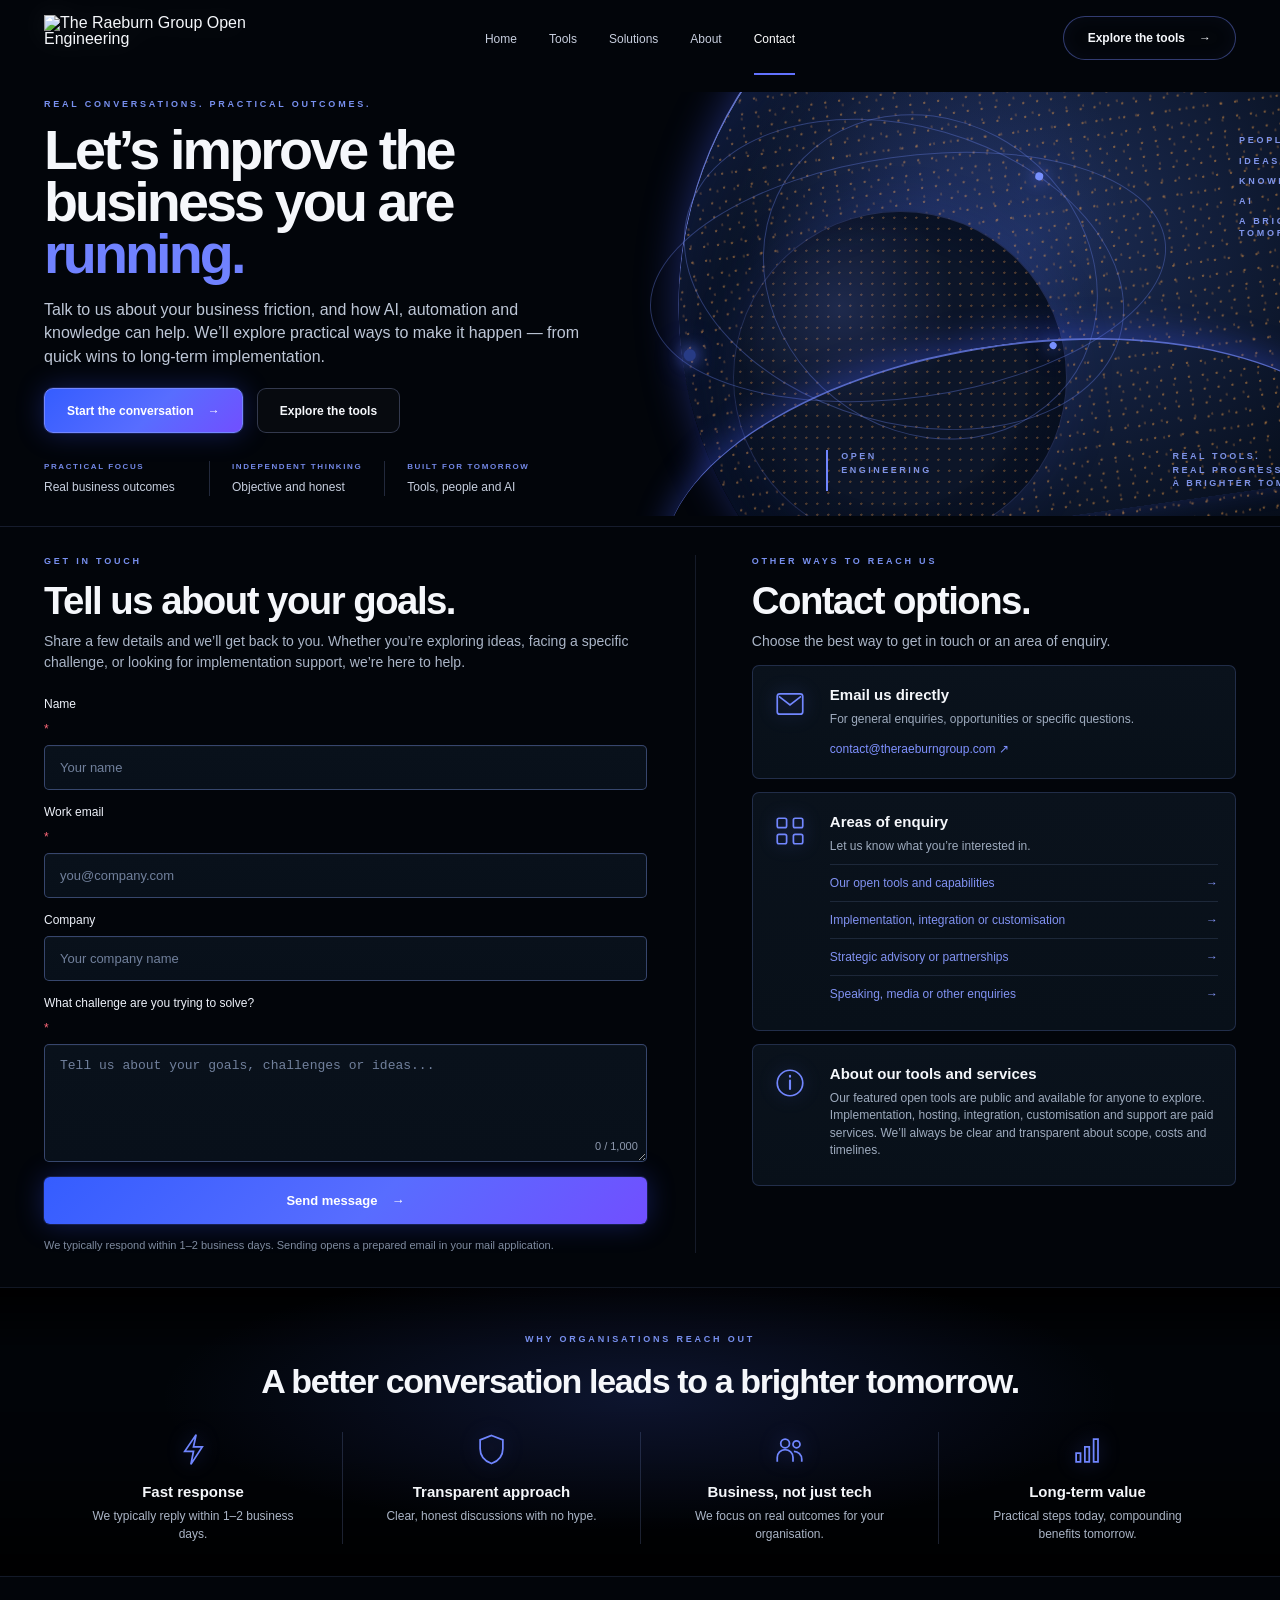
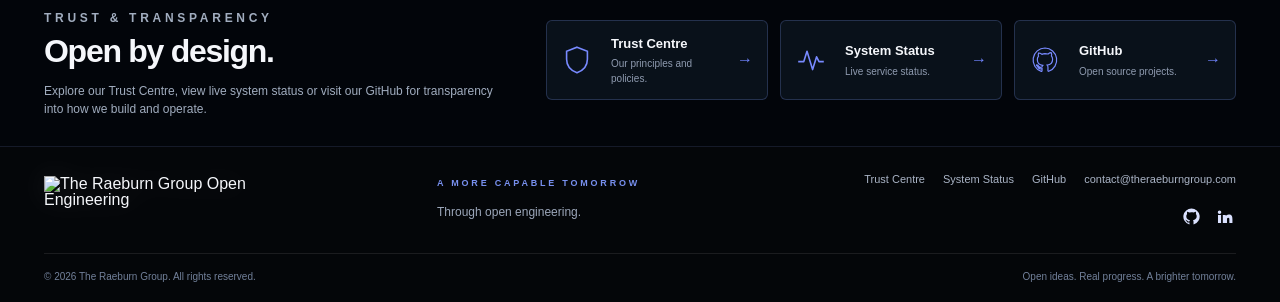
==== commit 9d3215b5: "Rebuild Contact page to match approved reference" ====
--- a/contact/index.html
+++ b/contact/index.html
@@ -1,33 +1,142 @@
 <!doctype html>
 <html lang="en-GB">
 <head>
-  <meta charset="utf-8"><meta name="viewport" content="width=device-width, initial-scale=1"><meta name="theme-color" content="#05070a"><meta name="color-scheme" content="dark">
+  <meta charset="utf-8">
+  <meta name="viewport" content="width=device-width, initial-scale=1">
+  <meta name="theme-color" content="#02050a">
+  <meta name="color-scheme" content="dark">
   <title>Contact | The Raeburn Group Open Engineering</title>
-  <meta name="description" content="Talk to The Raeburn Group about an engineering, automation, AI or knowledge challenge in the business you are running.">
-  <link rel="canonical" href="https://the-raeburn-group.github.io/contact/"><link rel="icon" type="image/png" href="https://res.cloudinary.com/u7dpgaxh/image/upload/c_fit,h_128,w_128/f_png/q_auto/v1789042831/R.png"><link rel="apple-touch-icon" href="https://res.cloudinary.com/u7dpgaxh/image/upload/v1789042831/R.png"><link rel="stylesheet" href="/styles.css?v=20260910-7"><link rel="stylesheet" href="/brand-assets.css?v=20260910-7"><script src="/motion.js?v=20260910-7" defer></script><script src="/contact.js" defer></script>
+  <meta name="description" content="Talk to The Raeburn Group about business friction, AI, automation, connected knowledge and practical engineering.">
+  <link rel="canonical" href="https://the-raeburn-group.github.io/contact/">
+  <link rel="icon" type="image/png" href="https://res.cloudinary.com/u7dpgaxh/image/upload/c_fit,h_128,w_128/f_png/q_auto/v1789046455/white_R_orb_logo.png">
+  <link rel="apple-touch-icon" href="https://res.cloudinary.com/u7dpgaxh/image/upload/v1789046455/white_R_orb_logo.png">
+  <link rel="stylesheet" href="/styles.css?v=20260910-14">
+  <link rel="stylesheet" href="/brand-assets.css?v=20260910-14">
+  <link rel="stylesheet" href="/contact-v2.css?v=20260910-1">
+  <script src="/contact.js?v=20260910-2" defer></script>
 </head>
 <body data-page="contact">
-<a class="skip-link" href="#main">Skip to content</a><div class="ambient" aria-hidden="true"></div>
-<header class="site-header"><div class="shell nav-wrap"><a class="brand site-brand" href="/" aria-label="The Raeburn Group Open Engineering home"><img class="site-logo-image" src="https://res.cloudinary.com/u7dpgaxh/image/upload/c_limit,w_640/f_auto/q_auto/v1789042920/1raeburn_engineering_logo.png" alt="The Raeburn Group Open Engineering"></a><nav aria-label="Primary navigation"><a href="/">Home</a><a href="/tools/">Tools</a><a href="/solutions/">Solutions</a><a href="https://theraeburngroup.com">About</a><a class="active" href="/contact/">Contact</a></nav><a class="pill pill-outline" href="/tools/">Explore the tools →</a></div></header>
+<a class="skip-link" href="#main">Skip to content</a>
+
+<header class="site-header">
+  <div class="shell nav-wrap">
+    <a class="brand site-brand" href="/" aria-label="The Raeburn Group Open Engineering home">
+      <img class="site-logo-image" src="https://res.cloudinary.com/u7dpgaxh/image/upload/c_limit,w_640/f_auto/q_auto/v1789046452/1white_raeburn_engineering_logo.png" alt="The Raeburn Group Open Engineering">
+    </a>
+    <nav aria-label="Primary navigation">
+      <a href="/">Home</a>
+      <a href="/tools/">Tools</a>
+      <a href="/solutions/">Solutions</a>
+      <a href="https://theraeburngroup.com">About</a>
+      <a class="active" href="/contact/">Contact</a>
+    </nav>
+    <a class="pill pill-outline" href="/tools/">Explore the tools <span aria-hidden="true">→</span></a>
+  </div>
+</header>
+
 <main id="main">
-<section class="hero shell hero-contact">
-  <div class="hero-copy reveal"><p class="eyebrow">REAL CONVERSATIONS. PRACTICAL OUTCOMES.</p><h1>Let’s improve the<br>business you are <em>running.</em></h1><p class="hero-lede">Tell us where the friction is. We’ll help you think through practical ways AI, automation, connected knowledge and better engineering could make the business easier to run.</p><div class="hero-actions"><a class="pill pill-primary" href="#contact-form">Start the conversation →</a><a class="pill pill-dark" href="/tools/">Explore the tools</a></div><div class="hero-metrics"><div><small>PRACTICAL FOCUS</small><strong>Real business outcomes</strong></div><div><small>INDEPENDENT THINKING</small><strong>Technology only where it helps</strong></div><div><small>BUILT FOR TOMORROW</small><strong>Tools, people and AI</strong></div></div></div>
-  <div class="hero-art reveal" aria-hidden="true"><div class="planetary compact"><div class="planet-glow"></div><div class="orbit o1"><i></i></div><div class="orbit o2"><i></i></div><div class="core-r brand-r-core"><img class="brand-r-image" src="https://res.cloudinary.com/u7dpgaxh/image/upload/v1789042831/R.png" alt=""></div><div class="world-arc"></div></div><div class="art-caption"><span>OPEN<br>ENGINEERING</span><span>REAL TOOLS.<br>REAL PROGRESS.<br>A BRIGHTER TOMORROW.</span></div></div>
-</section>
-<section class="section shell contact-layout" id="contact-form">
-  <div class="contact-main reveal"><p class="section-kicker">GET IN TOUCH</p><h2>Tell us what you want to improve.</h2><p class="section-intro">Share enough for us to understand the challenge. The form opens a pre-filled email in your own mail client; nothing is submitted to a Raeburn server from this page.</p>
-    <form class="contact-form" id="mail-form">
-      <label>Name <span>*</span><input required name="name" autocomplete="name" placeholder="Your name"></label>
-      <label>Work email <span>*</span><input required type="email" name="email" autocomplete="email" placeholder="you@company.com"></label>
-      <label>Company<input name="company" autocomplete="organization" placeholder="Your company name"></label>
-      <label>What challenge are you trying to solve? <span>*</span><textarea required name="challenge" maxlength="1200" placeholder="Tell us what is slowing the business down, what you want to improve, or what you are trying to make possible..."></textarea></label>
-      <button class="pill pill-primary form-submit" type="submit">Create email →</button><p class="form-note">This will open your default email application addressed to contact@theraeburngroup.com.</p>
-    </form>
+  <section class="shell contact-hero">
+    <div class="contact-hero-copy">
+      <p class="contact-eyebrow">REAL CONVERSATIONS. PRACTICAL OUTCOMES.</p>
+      <h1>Let’s improve the<br>business you are<br><em>running.</em></h1>
+      <p class="contact-lede">Talk to us about your business friction, and how AI, automation and knowledge can help. We’ll explore practical ways to make it happen — from quick wins to long-term implementation.</p>
+      <div class="contact-actions">
+        <a class="pill pill-primary" href="#contact-form">Start the conversation <span aria-hidden="true">→</span></a>
+        <a class="pill pill-dark" href="/tools/">Explore the tools</a>
+      </div>
+      <div class="contact-metrics">
+        <div><small>PRACTICAL FOCUS</small><strong>Real business outcomes</strong></div>
+        <div><small>INDEPENDENT THINKING</small><strong>Objective and honest</strong></div>
+        <div><small>BUILT FOR TOMORROW</small><strong>Tools, people and AI</strong></div>
+      </div>
+    </div>
+
+    <div class="contact-hero-art" aria-hidden="true">
+      <div class="contact-world">
+        <div class="contact-inner-globe"></div>
+        <div class="contact-orbit o1"></div>
+        <div class="contact-orbit o2"></div>
+        <div class="contact-orbit o3"></div>
+        <div class="contact-hero-labels"><span>PEOPLE</span><span>IDEAS</span><span>KNOWLEDGE</span><span>AI</span><span>A BRIGHTER<br>TOMORROW</span></div>
+        <div class="contact-art-caption"><span>OPEN<br>ENGINEERING</span><span>REAL TOOLS.<br>REAL PROGRESS.<br>A BRIGHTER TOMORROW.</span></div>
+      </div>
+    </div>
+  </section>
+
+  <section class="contact-main-section" id="contact-form">
+    <div class="shell contact-grid">
+      <div class="contact-form-column">
+        <p class="contact-kicker">GET IN TOUCH</p>
+        <h2 class="contact-panel-title">Tell us about your goals.</h2>
+        <p class="contact-panel-intro">Share a few details and we’ll get back to you. Whether you’re exploring ideas, facing a specific challenge, or looking for implementation support, we’re here to help.</p>
+
+        <form class="contact-form" id="mail-form">
+          <label>Name <span class="req">*</span><input required name="name" autocomplete="name" placeholder="Your name"></label>
+          <label>Work email <span class="req">*</span><input required type="email" name="email" autocomplete="email" placeholder="you@company.com"></label>
+          <label>Company<input name="company" autocomplete="organization" placeholder="Your company name"></label>
+          <label>What challenge are you trying to solve? <span class="req">*</span>
+            <span class="textarea-wrap"><textarea required name="challenge" maxlength="1000" placeholder="Tell us about your goals, challenges or ideas..."></textarea><span class="char-count" aria-live="polite">0 / 1,000</span></span>
+          </label>
+          <button class="pill pill-primary form-submit" type="submit">Send message <span aria-hidden="true">→</span></button>
+          <p class="form-note">We typically respond within 1–2 business days. Sending opens a prepared email in your mail application.</p>
+        </form>
+      </div>
+
+      <aside class="contact-side-column">
+        <p class="contact-kicker">OTHER WAYS TO REACH US</p>
+        <h2 class="contact-panel-title">Contact options.</h2>
+        <p class="contact-panel-intro">Choose the best way to get in touch or an area of enquiry.</p>
+
+        <div class="contact-card">
+          <span class="contact-card-icon" aria-hidden="true"><svg viewBox="0 0 40 40" fill="none"><rect x="5" y="8" width="30" height="24" rx="3" stroke="currentColor" stroke-width="2"/><path d="m7 11 13 10 13-10" stroke="currentColor" stroke-width="2"/></svg></span>
+          <div><h3>Email us directly</h3><p>For general enquiries, opportunities or specific questions.</p><a href="mailto:contact@theraeburngroup.com">contact@theraeburngroup.com <span aria-hidden="true">↗</span></a></div>
+        </div>
+
+        <div class="contact-card">
+          <span class="contact-card-icon" aria-hidden="true"><svg viewBox="0 0 40 40" fill="none"><rect x="5" y="5" width="11" height="11" rx="2" stroke="currentColor" stroke-width="2"/><rect x="24" y="5" width="11" height="11" rx="2" stroke="currentColor" stroke-width="2"/><rect x="5" y="24" width="11" height="11" rx="2" stroke="currentColor" stroke-width="2"/><rect x="24" y="24" width="11" height="11" rx="2" stroke="currentColor" stroke-width="2"/></svg></span>
+          <div><h3>Areas of enquiry</h3><p>Let us know what you’re interested in.</p><ul class="contact-links"><li><a href="/tools/">Our open tools and capabilities <span>→</span></a></li><li><a href="mailto:contact@theraeburngroup.com?subject=Implementation%2C%20integration%20or%20customisation">Implementation, integration or customisation <span>→</span></a></li><li><a href="mailto:contact@theraeburngroup.com?subject=Strategic%20advisory%20or%20partnerships">Strategic advisory or partnerships <span>→</span></a></li><li><a href="mailto:contact@theraeburngroup.com?subject=Speaking%2C%20media%20or%20other%20enquiry">Speaking, media or other enquiries <span>→</span></a></li></ul></div>
+        </div>
+
+        <div class="contact-card">
+          <span class="contact-card-icon" aria-hidden="true"><svg viewBox="0 0 40 40" fill="none"><circle cx="20" cy="20" r="15" stroke="currentColor" stroke-width="2"/><path d="M20 17v10M20 11.5v1" stroke="currentColor" stroke-width="2.5" stroke-linecap="round"/></svg></span>
+          <div><h3>About our tools and services</h3><p>Our featured open tools are public and available for anyone to explore. Implementation, hosting, integration, customisation and support are paid services. We’ll always be clear and transparent about scope, costs and timelines.</p></div>
+        </div>
+      </aside>
+    </div>
+  </section>
+
+  <section class="contact-ridge">
+    <div class="shell contact-ridge-inner">
+      <p class="contact-kicker">WHY ORGANISATIONS REACH OUT</p>
+      <h2>A better conversation leads to a brighter tomorrow.</h2>
+      <div class="contact-values">
+        <article><svg viewBox="0 0 40 40" fill="none"><path d="M23 3 10 22h10l-3 15 13-20H20l3-14Z" stroke="currentColor" stroke-width="2"/></svg><h3>Fast response</h3><p>We typically reply within 1–2 business days.</p></article>
+        <article><svg viewBox="0 0 40 40" fill="none"><path d="M20 4 33 9v10c0 8-5 14-13 17C12 33 7 27 7 19V9l13-5Z" stroke="currentColor" stroke-width="2"/></svg><h3>Transparent approach</h3><p>Clear, honest discussions with no hype.</p></article>
+        <article><svg viewBox="0 0 40 40" fill="none"><circle cx="15" cy="13" r="5" stroke="currentColor" stroke-width="2"/><circle cx="28" cy="14" r="4" stroke="currentColor" stroke-width="2"/><path d="M6 34v-5c0-5 4-9 9-9s9 4 9 9v5M25 22c5 0 9 4 9 9v3" stroke="currentColor" stroke-width="2"/></svg><h3>Business, not just tech</h3><p>We focus on real outcomes for your organisation.</p></article>
+        <article><svg viewBox="0 0 40 40" fill="none"><path d="M7 34V24h5v10H7Zm10 0V17h5v17h-5Zm10 0V8h5v26h-5Z" stroke="currentColor" stroke-width="2"/></svg><h3>Long-term value</h3><p>Practical steps today, compounding benefits tomorrow.</p></article>
+      </div>
+    </div>
+  </section>
+
+  <section class="contact-trust">
+    <div class="shell contact-trust-grid">
+      <div><p class="contact-kicker">TRUST & TRANSPARENCY</p><h2>Open by design.</h2><p>Explore our Trust Centre, view live system status or visit our GitHub for transparency into how we build and operate.</p></div>
+      <div class="contact-trust-cards">
+        <a class="contact-trust-card" href="https://trust.theraeburngroup.com"><svg viewBox="0 0 40 40" fill="none"><path d="M20 4 33 9v10c0 8-5 14-13 17C12 33 7 27 7 19V9l13-5Z" stroke="currentColor" stroke-width="2"/></svg><div><strong>Trust Centre</strong><span>Our principles and policies.</span></div><b>→</b></a>
+        <a class="contact-trust-card" href="https://status.theraeburngroup.com"><svg viewBox="0 0 40 40" fill="none"><path d="M4 22h7l4-13 7 23 5-16 3 6h6" stroke="currentColor" stroke-width="2" stroke-linejoin="round"/></svg><div><strong>System Status</strong><span>Live service status.</span></div><b>→</b></a>
+        <a class="contact-trust-card" href="https://github.com/The-Raeburn-Group"><svg viewBox="0 0 40 40" fill="none"><path d="M20 5a15 15 0 0 0-4.7 29.2c.7.1 1-.3 1-.7v-2.7c-4.1.9-5-1.7-5-1.7-.7-1.7-1.6-2.1-1.6-2.1-1.3-.9.1-.9.1-.9 1.5.1 2.2 1.5 2.2 1.5 1.3 2.2 3.4 1.6 4.3 1.2.1-.9.5-1.6.9-2-3.3-.4-6.8-1.7-6.8-7.4 0-1.6.6-3 1.5-4.1-.2-.4-.7-1.9.1-4 0 0 1.2-.4 4.1 1.6A14 14 0 0 1 20 12c1.3 0 2.6.2 3.8.5 2.9-2 4.1-1.6 4.1-1.6.8 2.1.3 3.6.1 4 .9 1.1 1.5 2.5 1.5 4.1 0 5.8-3.5 7-6.8 7.4.5.5 1 1.4 1 2.8v4.2c0 .4.3.8 1 .7A15 15 0 0 0 20 5Z" stroke="currentColor" stroke-width="1.5"/></svg><div><strong>GitHub</strong><span>Open source projects.</span></div><b>→</b></a>
+      </div>
+    </div>
+  </section>
+</main>
+
+<footer class="site-footer">
+  <div class="shell footer-grid">
+    <a class="brand site-brand" href="/" aria-label="The Raeburn Group Open Engineering home"><img class="site-logo-image" src="https://res.cloudinary.com/u7dpgaxh/image/upload/c_limit,w_640/f_auto/q_auto/v1789046452/1white_raeburn_engineering_logo.png" alt="The Raeburn Group Open Engineering"></a>
+    <div><p class="contact-kicker">A MORE CAPABLE TOMORROW</p><span>Through open engineering.</span></div>
+    <div class="footer-links"><a href="https://trust.theraeburngroup.com">Trust Centre</a><a href="https://status.theraeburngroup.com">System Status</a><a href="https://github.com/The-Raeburn-Group">GitHub</a><a href="mailto:contact@theraeburngroup.com">contact@theraeburngroup.com</a><span class="footer-social"><a href="https://github.com/The-Raeburn-Group" aria-label="GitHub"><svg viewBox="0 0 24 24" fill="currentColor"><path d="M12 .7a11.5 11.5 0 0 0-3.64 22.41c.58.1.79-.25.79-.56v-2.22c-3.22.7-3.9-1.37-3.9-1.37-.53-1.34-1.28-1.7-1.28-1.7-1.05-.71.08-.7.08-.7 1.16.08 1.77 1.19 1.77 1.19 1.03 1.77 2.7 1.26 3.36.96.1-.75.4-1.26.73-1.55-2.57-.3-5.27-1.29-5.27-5.72 0-1.27.45-2.3 1.19-3.11-.12-.29-.52-1.48.11-3.08 0 0 .97-.31 3.16 1.19A10.9 10.9 0 0 1 12 6.06c.98 0 1.97.13 2.89.38 2.2-1.5 3.16-1.19 3.16-1.19.63 1.6.23 2.79.11 3.08.74.81 1.19 1.84 1.19 3.11 0 4.44-2.71 5.42-5.29 5.71.42.36.78 1.08.78 2.18v3.22c0 .31.21.67.8.56A11.5 11.5 0 0 0 12 .7Z"/></svg></a><a href="https://www.linkedin.com/company/the-raeburn-group/" aria-label="LinkedIn"><svg viewBox="0 0 24 24" fill="currentColor"><path d="M4.98 3.5a2.5 2.5 0 1 1 0 5 2.5 2.5 0 0 1 0-5ZM2.8 9.9h4.36V21H2.8V9.9Zm6.82 0h4.18v1.52h.06c.58-1.1 2-2.26 4.12-2.26 4.4 0 5.22 2.9 5.22 6.67V21h-4.36v-4.58c0-1.09-.02-2.5-1.52-2.5-1.52 0-1.75 1.19-1.75 2.42V21H9.62V9.9Z"/></svg></a></span></div>
   </div>
-  <aside class="contact-side reveal"><p class="section-kicker">OTHER WAYS TO REACH US</p><h2>Contact options.</h2><div class="info-card"><span class="info-icon">✉</span><div><h3>Email us directly</h3><p>For general enquiries, opportunities or specific questions.</p><a href="mailto:contact@theraeburngroup.com">contact@theraeburngroup.com →</a></div></div><div class="info-card"><span class="info-icon">⌘</span><div><h3>Areas of enquiry</h3><ul class="plain-list"><li><a href="/tools/">Our open tools and capabilities →</a></li><li><a href="mailto:contact@theraeburngroup.com?subject=Implementation%20enquiry">Implementation, integration or customisation →</a></li><li><a href="mailto:contact@theraeburngroup.com?subject=Strategic%20advisory%20enquiry">Strategic advisory or partnerships →</a></li><li><a href="mailto:contact@theraeburngroup.com?subject=Speaking%20or%20media%20enquiry">Speaking, media or other enquiries →</a></li></ul></div></div><div class="info-card"><span class="info-icon">ⓘ</span><div><h3>About the tools and services</h3><p>Public tools can be inspected and used under their repository licences. Implementation, hosting, integration, customisation, maintenance and support are separate commercial services.</p></div></div></aside>
-</section>
-<section class="ridge-section compact-ridge reveal"><div class="ridge"></div><div class="shell"><p class="section-kicker centre">WHY ORGANISATIONS REACH OUT</p><h2 class="centre-title">A better conversation starts with the real problem.</h2><div class="four-up values"><article><span>ϟ</span><h3>Practical response</h3><p>Start with the issue that is costing time, clarity or momentum.</p></article><article><span>◇</span><h3>Transparent approach</h3><p>Clear discussion about what is possible, what is not and what would need to change.</p></article><article><span>♙</span><h3>Business, not just tech</h3><p>We focus on the result for your organisation, not technology for its own sake.</p></article><article><span>▥</span><h3>Long-term value</h3><p>Practical steps now, with architecture that can evolve as the business does.</p></article></div></div></section>
-<section class="section shell reveal"><div class="split-heading"><div><p class="section-kicker">TRUST & TRANSPARENCY</p><h2>Open by design.</h2><p>Review how we build and operate before you decide whether to work with us.</p></div><div class="trust-card-row"><a class="mini-card" href="https://trust.theraeburngroup.com"><strong>Trust Centre</strong><span>Principles and policies →</span></a><a class="mini-card" href="https://status.theraeburngroup.com"><strong>System Status</strong><span>Live service status →</span></a><a class="mini-card" href="https://github.com/The-Raeburn-Group"><strong>GitHub</strong><span>Open engineering projects →</span></a></div></div></section>
-</main>
-<footer class="site-footer"><div class="shell footer-grid"><a class="brand site-brand" href="/" aria-label="The Raeburn Group Open Engineering home"><img class="site-logo-image" src="https://res.cloudinary.com/u7dpgaxh/image/upload/c_limit,w_640/f_auto/q_auto/v1789042920/1raeburn_engineering_logo.png" alt="The Raeburn Group Open Engineering"></a><div><p class="section-kicker">A MORE CAPABLE TOMORROW</p><span>Through open engineering.</span></div><div class="footer-links"><a href="https://trust.theraeburngroup.com">Trust Centre</a><a href="https://status.theraeburngroup.com">System Status</a><a href="https://github.com/The-Raeburn-Group">GitHub</a><a href="mailto:contact@theraeburngroup.com">contact@theraeburngroup.com</a></div></div><div class="shell legal"><span>© 2026 The Raeburn Group. All rights reserved.</span><span>Open ideas. Real progress. A brighter tomorrow.</span></div></footer>
-</body></html>+  <div class="shell legal"><span>© 2026 The Raeburn Group. All rights reserved.</span><span>Open ideas. Real progress. A brighter tomorrow.</span></div>
+</footer>
+</body>
+</html>
--- a/brand-assets.css
+++ b/brand-assets.css
@@ -1,7 +1,7 @@
 /* Canonical Raeburn Engineering brand assets supplied via Cloudinary. */
 :root{
-  --raeburn-engineering-logo:url("https://res.cloudinary.com/u7dpgaxh/image/upload/c_limit,w_640/f_auto/q_auto/v1789042920/1raeburn_engineering_logo.png");
-  --raeburn-r:url("https://res.cloudinary.com/u7dpgaxh/image/upload/v1789042831/R.png");
+  --raeburn-engineering-logo:url("https://res.cloudinary.com/u7dpgaxh/image/upload/c_limit,w_640/f_auto/q_auto/v1789046452/1white_raeburn_engineering_logo.png");
+  --raeburn-r:url("https://res.cloudinary.com/u7dpgaxh/image/upload/v1789046455/white_R_orb_logo.png");
 }
 
 .brand.site-brand{
@@ -11,52 +11,55 @@
   line-height:1;
 }
 .site-logo-image{
+  content:url("https://res.cloudinary.com/u7dpgaxh/image/upload/c_limit,w_640/f_auto/q_auto/v1789046452/1white_raeburn_engineering_logo.png");
   display:block;
   width:auto;
   height:44px;
   max-width:230px;
   object-fit:contain;
-  filter:drop-shadow(0 0 14px rgba(86,105,255,.16));
+  filter:drop-shadow(0 0 14px rgba(255,255,255,.10));
 }
 .site-footer .site-logo-image{height:42px}
 
 .brand-r-image{
+  content:url("https://res.cloudinary.com/u7dpgaxh/image/upload/v1789046455/white_R_orb_logo.png");
   display:block;
-  width:72%;
-  height:72%;
+  width:88%;
+  height:88%;
   object-fit:contain;
   margin:auto;
-  filter:drop-shadow(0 0 16px rgba(92,112,255,.48));
+  filter:drop-shadow(0 0 16px rgba(255,255,255,.24));
 }
 .core-r.brand-r-core{
   font-size:0;
   overflow:hidden;
-  background:radial-gradient(circle at 40% 34%,rgba(92,110,255,.20),rgba(8,13,28,.92) 58%,#03050a 78%);
+  background:radial-gradient(circle at 40% 34%,rgba(255,255,255,.08),rgba(8,13,28,.92) 58%,#03050a 78%);
   color:transparent;
-  border:1px solid rgba(103,123,255,.24);
+  border:1px solid rgba(160,174,255,.24);
   box-shadow:0 0 0 12px rgba(119,136,255,.05),0 0 46px rgba(91,107,255,.20),inset 0 0 30px rgba(96,116,255,.10);
 }
-.core-r.brand-r-core .brand-r-image{width:66%;height:66%}
+.core-r.brand-r-core .brand-r-image{width:92%;height:92%}
 .support-art .inline-r-image{
+  content:url("https://res.cloudinary.com/u7dpgaxh/image/upload/v1789046455/white_R_orb_logo.png");
   display:block;
-  width:62%;
-  height:62%;
+  width:76%;
+  height:76%;
   object-fit:contain;
   margin:auto;
-  filter:drop-shadow(0 0 12px rgba(92,112,255,.42));
+  filter:drop-shadow(0 0 12px rgba(255,255,255,.20));
 }
 
 body[data-page="home"] .site-logo-image{height:46px;max-width:242px}
 body[data-page="home"] .site-footer .site-logo-image{height:44px}
 body[data-page="home"] .orbital-core .brand-r-image{
-  width:76%;
-  height:76%;
+  width:94%;
+  height:94%;
   object-fit:contain;
 }
 body[data-page="home"] .hero-r.brand-r-image{
   display:block;
-  width:76%!important;
-  height:76%!important;
+  width:94%!important;
+  height:94%!important;
   margin:auto;
 }
 
--- a/contact-v2.css
+++ b/contact-v2.css
@@ -0,0 +1,372 @@
+/* Contact page v2 — dedicated fidelity layer matching the approved contact reference. */
+body[data-page="contact"]{
+  background:#02050a;
+}
+body[data-page="contact"] .ambient{display:none}
+body[data-page="contact"] .site-header{
+  position:relative;
+  background:#02050a;
+  backdrop-filter:none;
+  border-bottom:0;
+}
+body[data-page="contact"] .nav-wrap{min-height:76px}
+body[data-page="contact"] .site-logo-image{height:46px;width:auto}
+body[data-page="contact"] nav{font-size:12px;gap:32px}
+body[data-page="contact"] nav a{padding:28px 0 25px}
+body[data-page="contact"] .nav-wrap>.pill{min-height:44px;padding-inline:24px}
+
+/* HERO */
+body[data-page="contact"] .contact-hero{
+  position:relative;
+  min-height:430px;
+  display:grid;
+  grid-template-columns:.95fr 1.05fr;
+  align-items:center;
+  gap:42px;
+  padding:22px 0 30px;
+  overflow:visible;
+}
+body[data-page="contact"] .contact-hero-copy{position:relative;z-index:4;max-width:620px}
+body[data-page="contact"] .contact-eyebrow,
+body[data-page="contact"] .contact-kicker{
+  margin:0 0 12px;
+  color:#7890ef;
+  font-size:9px;
+  font-weight:700;
+  letter-spacing:.31em;
+}
+body[data-page="contact"] .contact-hero h1{
+  margin:0;
+  font-size:clamp(54px,4.35vw,72px);
+  line-height:.94;
+  letter-spacing:-.052em;
+  font-weight:700;
+}
+body[data-page="contact"] .contact-hero h1 em{
+  font-style:normal;
+  color:#7082ff;
+  -webkit-text-fill-color:#7082ff;
+  background:none;
+}
+body[data-page="contact"] .contact-lede{
+  margin:17px 0 0;
+  max-width:600px;
+  color:#bec7d7;
+  font-size:16px;
+  line-height:1.47;
+}
+body[data-page="contact"] .contact-actions{display:flex;gap:14px;flex-wrap:wrap;margin-top:20px}
+body[data-page="contact"] .contact-actions .pill{min-height:45px;padding-inline:22px}
+body[data-page="contact"] .contact-metrics{
+  display:flex;
+  margin-top:28px;
+  gap:0;
+}
+body[data-page="contact"] .contact-metrics>div{
+  min-width:165px;
+  padding:0 22px;
+  border-left:1px solid rgba(126,146,206,.26);
+}
+body[data-page="contact"] .contact-metrics>div:first-child{padding-left:0;border-left:0}
+body[data-page="contact"] .contact-metrics small{
+  display:block;
+  color:#7388e7;
+  font-size:8px;
+  letter-spacing:.2em;
+  font-weight:700;
+}
+body[data-page="contact"] .contact-metrics strong{
+  display:block;
+  margin-top:5px;
+  color:#c7cfde;
+  font-size:12px;
+  font-weight:500;
+}
+
+/* Hero artwork: deep globe, arc motion and network horizon. */
+body[data-page="contact"] .contact-hero-art{
+  position:relative;
+  height:390px;
+  min-width:0;
+  overflow:visible;
+}
+body[data-page="contact"] .contact-world{
+  position:absolute;
+  inset:-10px -8vw -24px -70px;
+  overflow:hidden;
+  pointer-events:none;
+}
+body[data-page="contact"] .contact-world::before{
+  content:"";
+  position:absolute;
+  right:-17%;
+  bottom:-44%;
+  width:102%;
+  aspect-ratio:1;
+  border-radius:50%;
+  background:
+    radial-gradient(circle at 34% 34%,rgba(84,109,238,.12),transparent 26%),
+    radial-gradient(circle at 66% 34%,rgba(243,160,70,.45) 0 1px,transparent 1.4px) 0 0/14px 14px,
+    radial-gradient(circle at 42% 62%,rgba(235,152,70,.28) 0 1px,transparent 1.35px) 0 0/17px 17px,
+    radial-gradient(circle at 46% 40%,rgba(34,53,102,.88),#08101f 53%,#030811 72%);
+  box-shadow:0 -3px 0 rgba(132,151,255,.7),0 -10px 42px rgba(72,95,255,.36),inset 0 28px 70px rgba(44,74,184,.22);
+  transform:rotate(-8deg);
+}
+body[data-page="contact"] .contact-world::after{
+  content:"";
+  position:absolute;
+  right:-4%;
+  bottom:-2%;
+  width:93%;
+  height:42%;
+  border-radius:50% 50% 0 0/100% 100% 0 0;
+  border-top:2px solid rgba(113,135,255,.72);
+  box-shadow:0 -9px 31px rgba(67,92,255,.32);
+  transform:rotate(-8deg);
+}
+body[data-page="contact"] .contact-inner-globe{
+  position:absolute;
+  left:22%;
+  top:28%;
+  width:43%;
+  aspect-ratio:1;
+  border-radius:50%;
+  background:
+    radial-gradient(circle at 32% 29%,rgba(119,140,255,.17),transparent 35%),
+    radial-gradient(circle at 58% 52%,rgba(235,154,71,.31) 0 1px,transparent 1.4px) 0 0/11px 11px,
+    radial-gradient(circle at 48% 48%,#0c1528 0 54%,#050b16 72%);
+  border:1px solid rgba(100,122,224,.28);
+  box-shadow:0 0 50px rgba(56,78,207,.16),inset 0 0 42px rgba(57,79,190,.11);
+}
+body[data-page="contact"] .contact-orbit{
+  position:absolute;
+  left:15%;
+  top:8%;
+  width:58%;
+  height:70%;
+  border:1px solid rgba(102,126,229,.38);
+  border-radius:50%;
+  transform:rotate(16deg);
+}
+body[data-page="contact"] .contact-orbit.o2{left:11%;top:15%;width:67%;height:57%;transform:rotate(-8deg)}
+body[data-page="contact"] .contact-orbit.o3{left:25%;top:7%;width:45%;height:73%;transform:rotate(38deg)}
+body[data-page="contact"] .contact-orbit::after{
+  content:"";
+  position:absolute;
+  width:8px;height:8px;border-radius:50%;
+  background:#7890ff;
+  box-shadow:0 0 15px #5f79ff,0 0 28px rgba(78,99,255,.7);
+  left:72%;top:4%;
+}
+body[data-page="contact"] .contact-orbit.o2::after{left:5%;top:67%;width:12px;height:12px;background:#273b85}
+body[data-page="contact"] .contact-orbit.o3::after{left:89%;top:42%;width:7px;height:7px}
+body[data-page="contact"] .contact-hero-labels{
+  position:absolute;
+  right:2%;
+  top:10%;
+  display:grid;
+  gap:8px;
+  color:#8095eb;
+  font-size:9px;
+  letter-spacing:.3em;
+  font-weight:700;
+  line-height:1.35;
+}
+body[data-page="contact"] .contact-art-caption{
+  position:absolute;
+  left:34%;
+  right:0;
+  bottom:6%;
+  display:flex;
+  justify-content:space-between;
+  gap:28px;
+  color:#7d92e6;
+  font-size:9px;
+  font-weight:700;
+  letter-spacing:.28em;
+  line-height:1.5;
+}
+body[data-page="contact"] .contact-art-caption span:first-child{padding-left:13px;border-left:2px solid #7186ff}
+
+/* CONTACT BODY */
+body[data-page="contact"] .contact-main-section{
+  border-top:1px solid rgba(113,135,203,.18);
+  padding:28px 0 34px;
+}
+body[data-page="contact"] .contact-grid{
+  display:grid;
+  grid-template-columns:1.05fr .78fr;
+  gap:56px;
+  align-items:start;
+}
+body[data-page="contact"] .contact-form-column{padding-right:48px;border-right:1px solid rgba(112,134,197,.17)}
+body[data-page="contact"] .contact-panel-title{
+  margin:0;
+  font-size:clamp(34px,3vw,47px);
+  line-height:1.02;
+  letter-spacing:-.04em;
+}
+body[data-page="contact"] .contact-panel-intro{
+  margin:11px 0 0;
+  max-width:680px;
+  color:#aab5c7;
+  font-size:14px;
+  line-height:1.5;
+}
+body[data-page="contact"] .contact-form{display:grid;gap:13px;margin-top:22px}
+body[data-page="contact"] .contact-form label{gap:7px;color:#eef2fa;font-size:12px}
+body[data-page="contact"] .contact-form label>span.req{color:#ff6879}
+body[data-page="contact"] .contact-form input,
+body[data-page="contact"] .contact-form textarea{
+  background:linear-gradient(180deg,#09111b,#08101a);
+  border:1px solid rgba(117,141,217,.43);
+  border-radius:5px;
+  padding:13px 15px;
+  color:#fff;
+  font-size:13px;
+  box-shadow:inset 0 1px rgba(255,255,255,.018);
+}
+body[data-page="contact"] .contact-form input{height:45px}
+body[data-page="contact"] .contact-form textarea{min-height:118px;resize:vertical}
+body[data-page="contact"] .contact-form input::placeholder,
+body[data-page="contact"] .contact-form textarea::placeholder{color:#71809c}
+body[data-page="contact"] .textarea-wrap{position:relative}
+body[data-page="contact"] .textarea-wrap textarea{width:100%;display:block;padding-bottom:28px}
+body[data-page="contact"] .char-count{
+  position:absolute;
+  right:9px;
+  bottom:7px;
+  color:#8e99ae;
+  font-size:11px;
+}
+body[data-page="contact"] .contact-form .form-submit{
+  width:100%;
+  min-height:47px;
+  margin-top:2px;
+  border-radius:6px;
+  justify-content:center;
+  font-size:13px;
+}
+body[data-page="contact"] .form-note{margin:0;color:#7f8ba0;font-size:11px}
+body[data-page="contact"] .contact-side-column .contact-panel-intro{max-width:520px}
+body[data-page="contact"] .contact-card{
+  display:grid;
+  grid-template-columns:44px 1fr;
+  gap:16px;
+  padding:18px 17px;
+  border:1px solid rgba(104,128,203,.26);
+  border-radius:7px;
+  background:linear-gradient(180deg,#0a121c,#081019);
+  margin-top:13px;
+}
+body[data-page="contact"] .contact-card-icon{
+  width:40px;height:40px;display:grid;place-items:center;color:#7287ff;
+}
+body[data-page="contact"] .contact-card-icon svg{width:34px;height:34px;filter:drop-shadow(0 0 9px rgba(98,120,255,.4))}
+body[data-page="contact"] .contact-card h3{font-size:15px;margin:0 0 5px}
+body[data-page="contact"] .contact-card p{font-size:12px;color:#9eabbe;margin:0 0 7px;line-height:1.45}
+body[data-page="contact"] .contact-card>a,
+body[data-page="contact"] .contact-card a{font-size:12px;color:#7f91ff}
+body[data-page="contact"] .contact-links{list-style:none;margin:8px 0 0;padding:0}
+body[data-page="contact"] .contact-links li{border-top:1px solid rgba(124,143,199,.18)}
+body[data-page="contact"] .contact-links a{display:flex;justify-content:space-between;gap:14px;padding:9px 0;color:#8192f2}
+
+/* MOUNTAIN VALUE BAND */
+body[data-page="contact"] .contact-ridge{
+  position:relative;
+  overflow:hidden;
+  min-height:255px;
+  padding:45px 0 32px;
+  border-top:1px solid rgba(104,127,188,.15);
+  border-bottom:1px solid rgba(104,127,188,.17);
+}
+body[data-page="contact"] .contact-ridge::before{
+  content:"";
+  position:absolute;
+  inset:0;
+  background-image:
+    linear-gradient(180deg,#02050a 0%,rgba(2,5,10,.14) 22%,rgba(2,5,10,.28) 58%,#02050a 100%),
+    url("https://res.cloudinary.com/u7dpgaxh/image/upload/e_gen_remove:prompt_text/f_auto/q_auto/v1788890330/r4phzdc2nhzjttsxz6i3.png");
+  background-size:cover;
+  background-position:center 43%;
+  filter:grayscale(1) brightness(.42) contrast(1.32) saturate(.7);
+  opacity:.92;
+}
+body[data-page="contact"] .contact-ridge::after{
+  content:"";position:absolute;inset:0;
+  background:radial-gradient(ellipse at 50% 38%,rgba(57,80,185,.22),transparent 53%);
+}
+body[data-page="contact"] .contact-ridge-inner{position:relative;z-index:2}
+body[data-page="contact"] .contact-ridge h2{
+  margin:0 0 25px;
+  text-align:center;
+  font-size:34px;
+  letter-spacing:-.04em;
+}
+body[data-page="contact"] .contact-ridge .contact-kicker{text-align:center;margin-bottom:9px}
+body[data-page="contact"] .contact-values{
+  display:grid;
+  grid-template-columns:repeat(4,1fr);
+}
+body[data-page="contact"] .contact-values article{
+  text-align:center;
+  min-height:112px;
+  padding:0 25px;
+  border-left:1px solid rgba(115,137,198,.24);
+}
+body[data-page="contact"] .contact-values article:first-child{border-left:0}
+body[data-page="contact"] .contact-values svg{width:35px;height:35px;color:#7086ff;filter:drop-shadow(0 0 10px rgba(89,111,255,.38))}
+body[data-page="contact"] .contact-values h3{font-size:15px;margin:7px 0 5px}
+body[data-page="contact"] .contact-values p{font-size:12px;line-height:1.45;color:#aab5c6;margin:0 auto;max-width:225px}
+
+/* TRUST */
+body[data-page="contact"] .contact-trust{padding:25px 0 28px;border-bottom:1px solid rgba(111,132,197,.17)}
+body[data-page="contact"] .contact-trust-grid{display:grid;grid-template-columns:.95fr 1.45fr;gap:50px;align-items:center}
+body[data-page="contact"] .contact-trust h2{font-size:32px;margin:0;letter-spacing:-.04em}
+body[data-page="contact"] .contact-trust p{margin:7px 0 0;max-width:570px;color:#a1adbf;font-size:12px}
+body[data-page="contact"] .contact-trust-cards{display:grid;grid-template-columns:repeat(3,1fr);gap:12px}
+body[data-page="contact"] .contact-trust-card{
+  display:grid;grid-template-columns:38px 1fr auto;align-items:center;gap:12px;
+  min-height:72px;padding:13px 14px;border:1px solid rgba(105,129,203,.29);border-radius:6px;background:#09111a;
+}
+body[data-page="contact"] .contact-trust-card svg{width:32px;height:32px;color:#788aff}
+body[data-page="contact"] .contact-trust-card strong{display:block;font-size:13px}
+body[data-page="contact"] .contact-trust-card span{display:block;margin-top:3px;color:#8f9bb0;font-size:10px}
+body[data-page="contact"] .contact-trust-card b{color:#7185ff;font-weight:500}
+
+/* FOOTER */
+body[data-page="contact"] .site-footer{padding-top:24px}
+body[data-page="contact"] .footer-grid{grid-template-columns:1fr .9fr 1.25fr;gap:40px}
+body[data-page="contact"] .footer-social{display:inline-flex;gap:11px;margin-left:4px;vertical-align:middle}
+body[data-page="contact"] .footer-social a{width:22px;height:22px;display:grid;place-items:center;color:#dbe1ff}
+body[data-page="contact"] .footer-social svg{width:17px;height:17px}
+
+@media(max-width:1100px){
+  body[data-page="contact"] .contact-hero{grid-template-columns:1fr 1fr;gap:24px}
+  body[data-page="contact"] .contact-hero h1{font-size:clamp(49px,5vw,64px)}
+  body[data-page="contact"] .contact-grid{gap:34px}
+  body[data-page="contact"] .contact-form-column{padding-right:28px}
+  body[data-page="contact"] .contact-metrics>div{min-width:0;flex:1;padding-inline:15px}
+}
+@media(max-width:860px){
+  body[data-page="contact"] .contact-hero{grid-template-columns:1fr;padding-top:35px}
+  body[data-page="contact"] .contact-hero-art{height:340px}
+  body[data-page="contact"] .contact-world{inset:0 -18vw -15px -35px}
+  body[data-page="contact"] .contact-grid{grid-template-columns:1fr}
+  body[data-page="contact"] .contact-form-column{padding-right:0;border-right:0}
+  body[data-page="contact"] .contact-values{grid-template-columns:1fr 1fr;gap:24px 0}
+  body[data-page="contact"] .contact-values article:nth-child(3){border-left:0}
+  body[data-page="contact"] .contact-trust-grid{grid-template-columns:1fr}
+  body[data-page="contact"] .contact-trust-cards{grid-template-columns:1fr}
+}
+@media(max-width:560px){
+  body[data-page="contact"] .contact-hero h1{font-size:46px}
+  body[data-page="contact"] .contact-metrics{display:grid;grid-template-columns:1fr;gap:12px}
+  body[data-page="contact"] .contact-metrics>div{padding:0;border-left:0}
+  body[data-page="contact"] .contact-hero-art{height:285px}
+  body[data-page="contact"] .contact-hero-labels{font-size:7px;right:0}
+  body[data-page="contact"] .contact-art-caption{font-size:7px;left:18%;gap:10px}
+  body[data-page="contact"] .contact-values{grid-template-columns:1fr}
+  body[data-page="contact"] .contact-values article{border-left:0;border-top:1px solid rgba(115,137,198,.18);padding:16px 0}
+  body[data-page="contact"] .contact-values article:first-child{border-top:0}
+}
